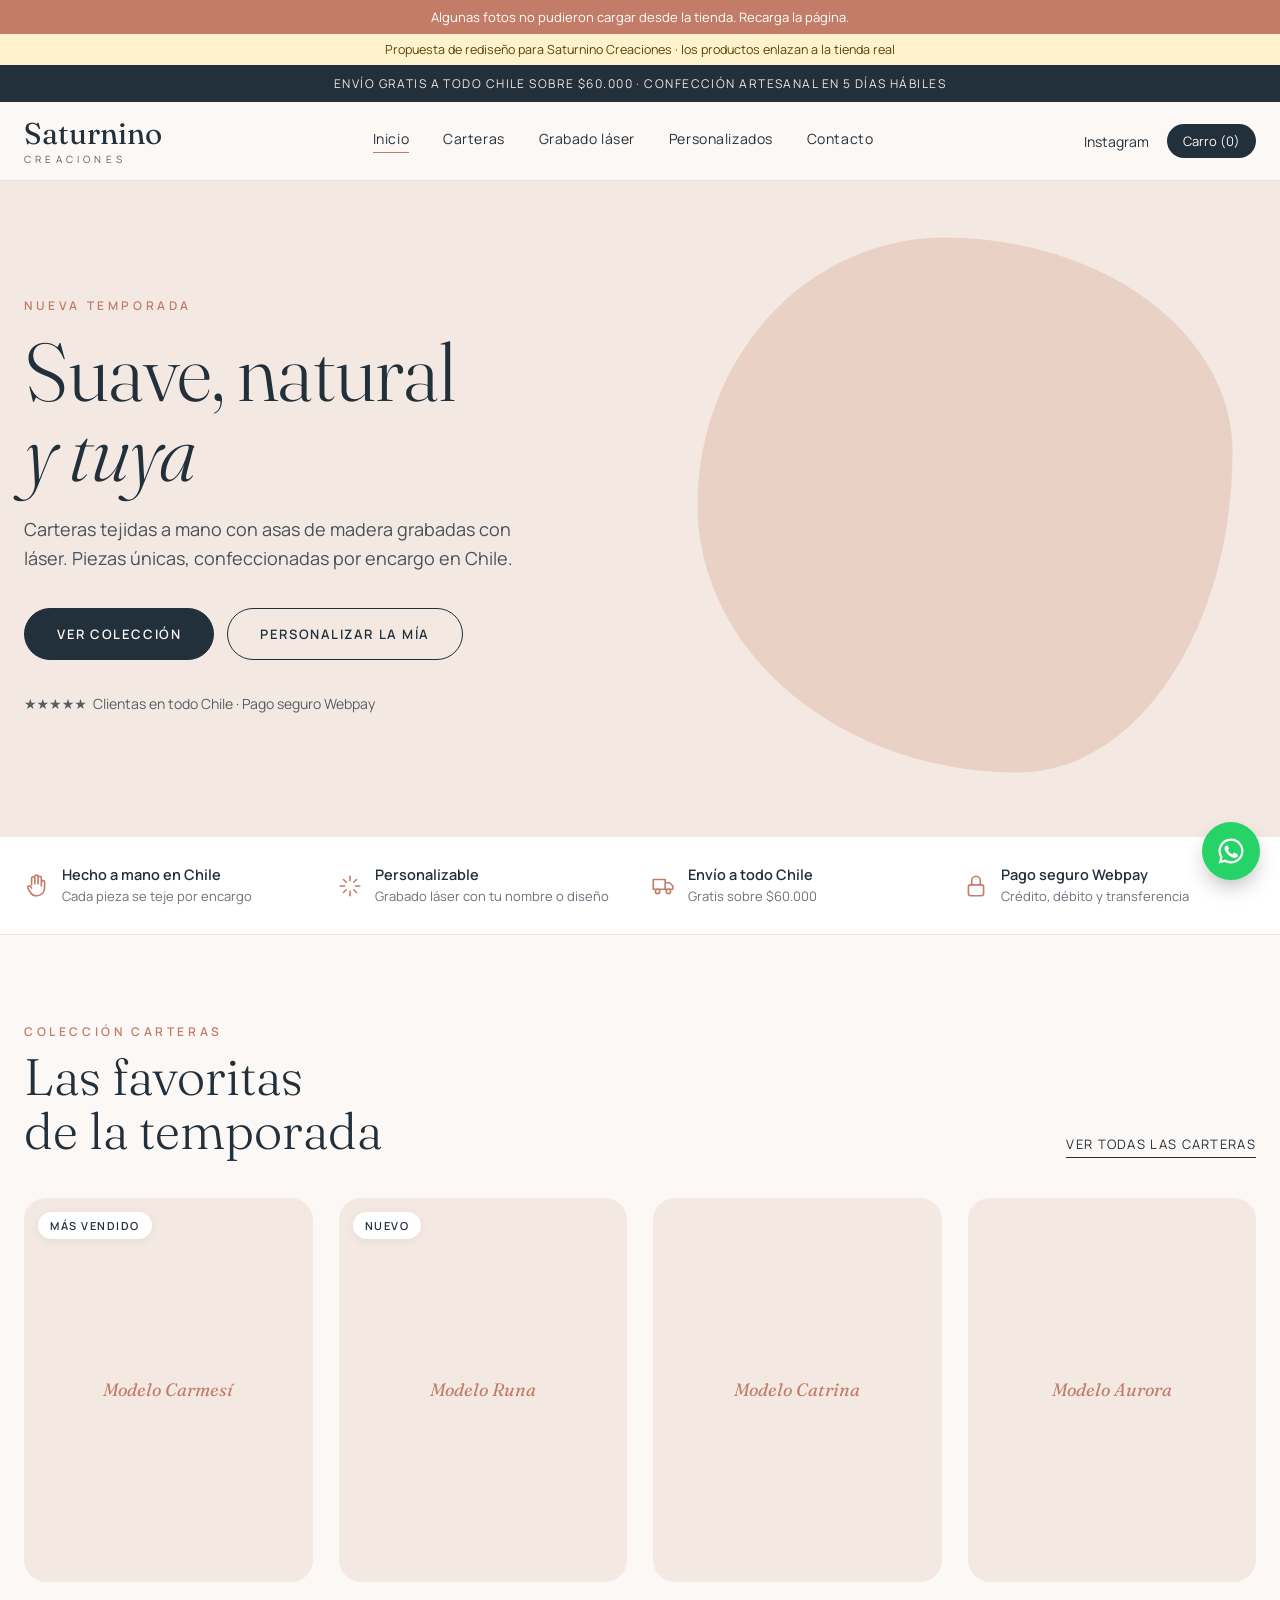
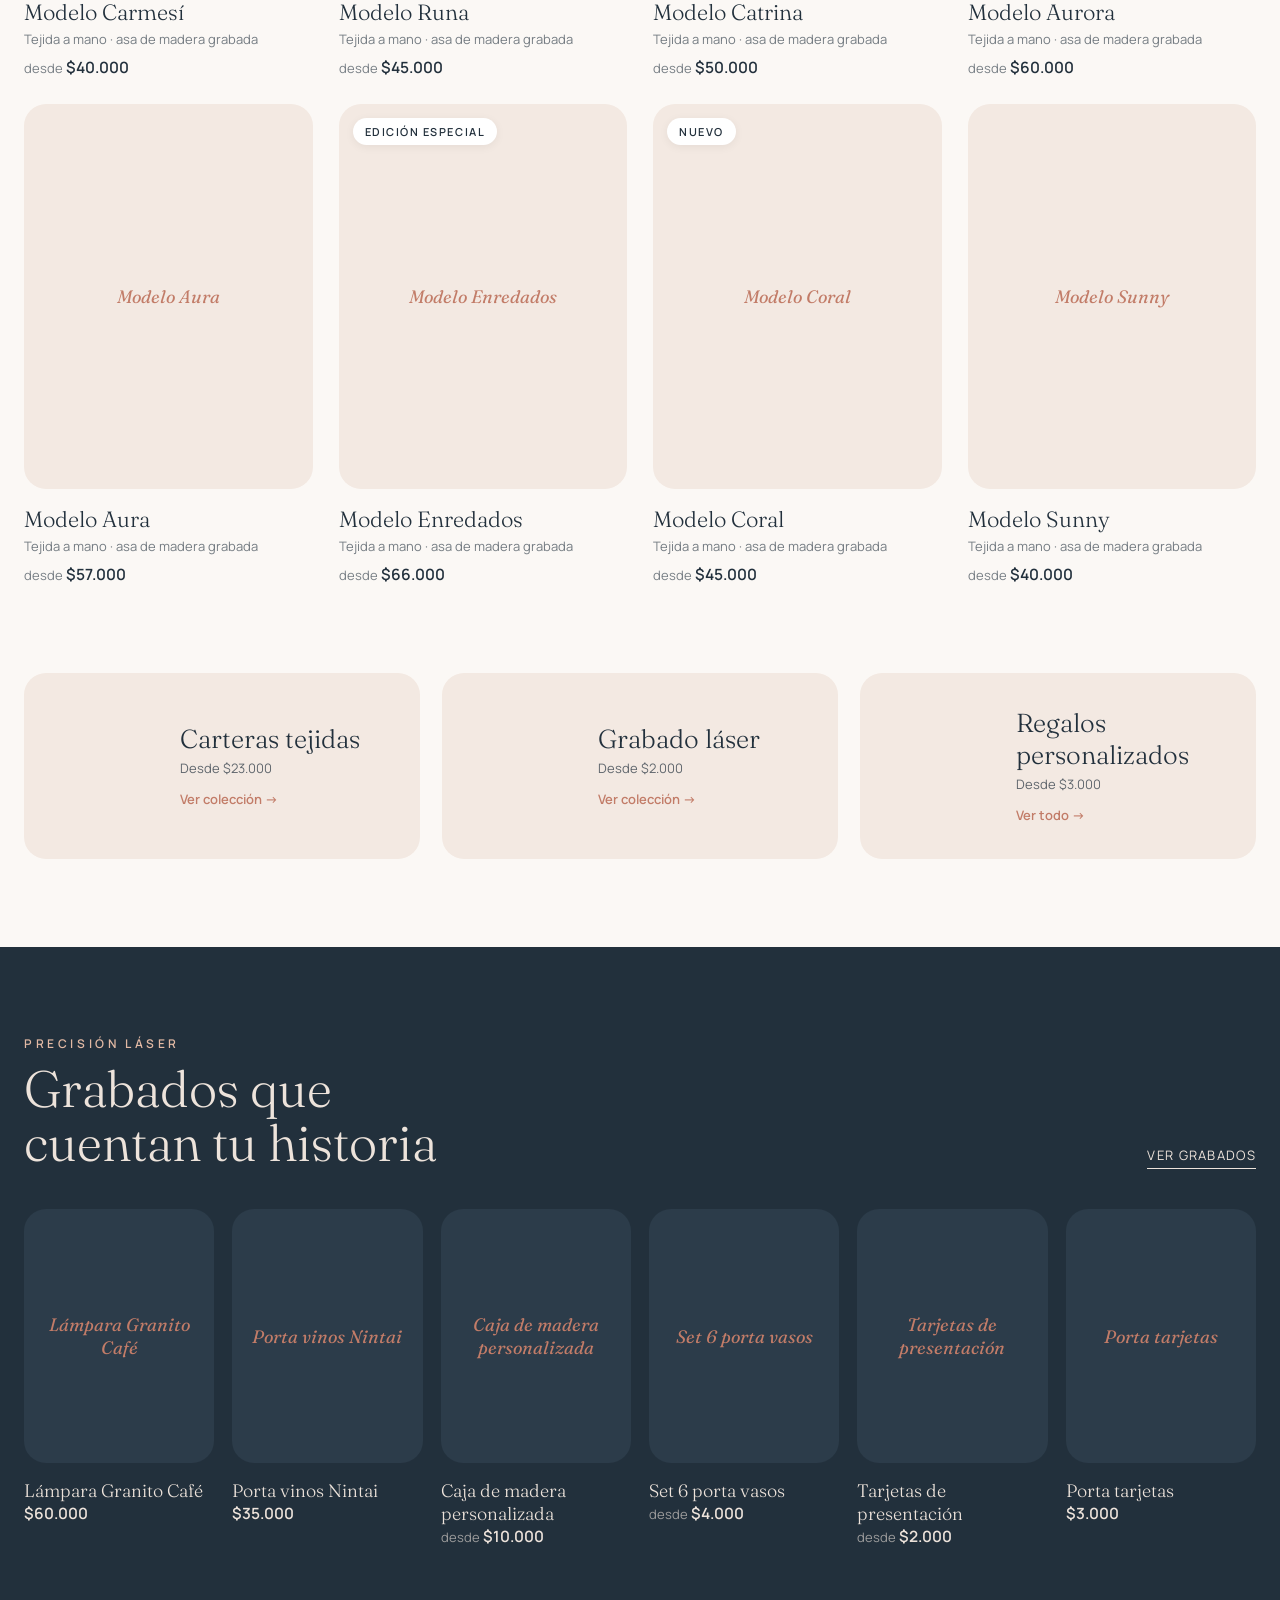
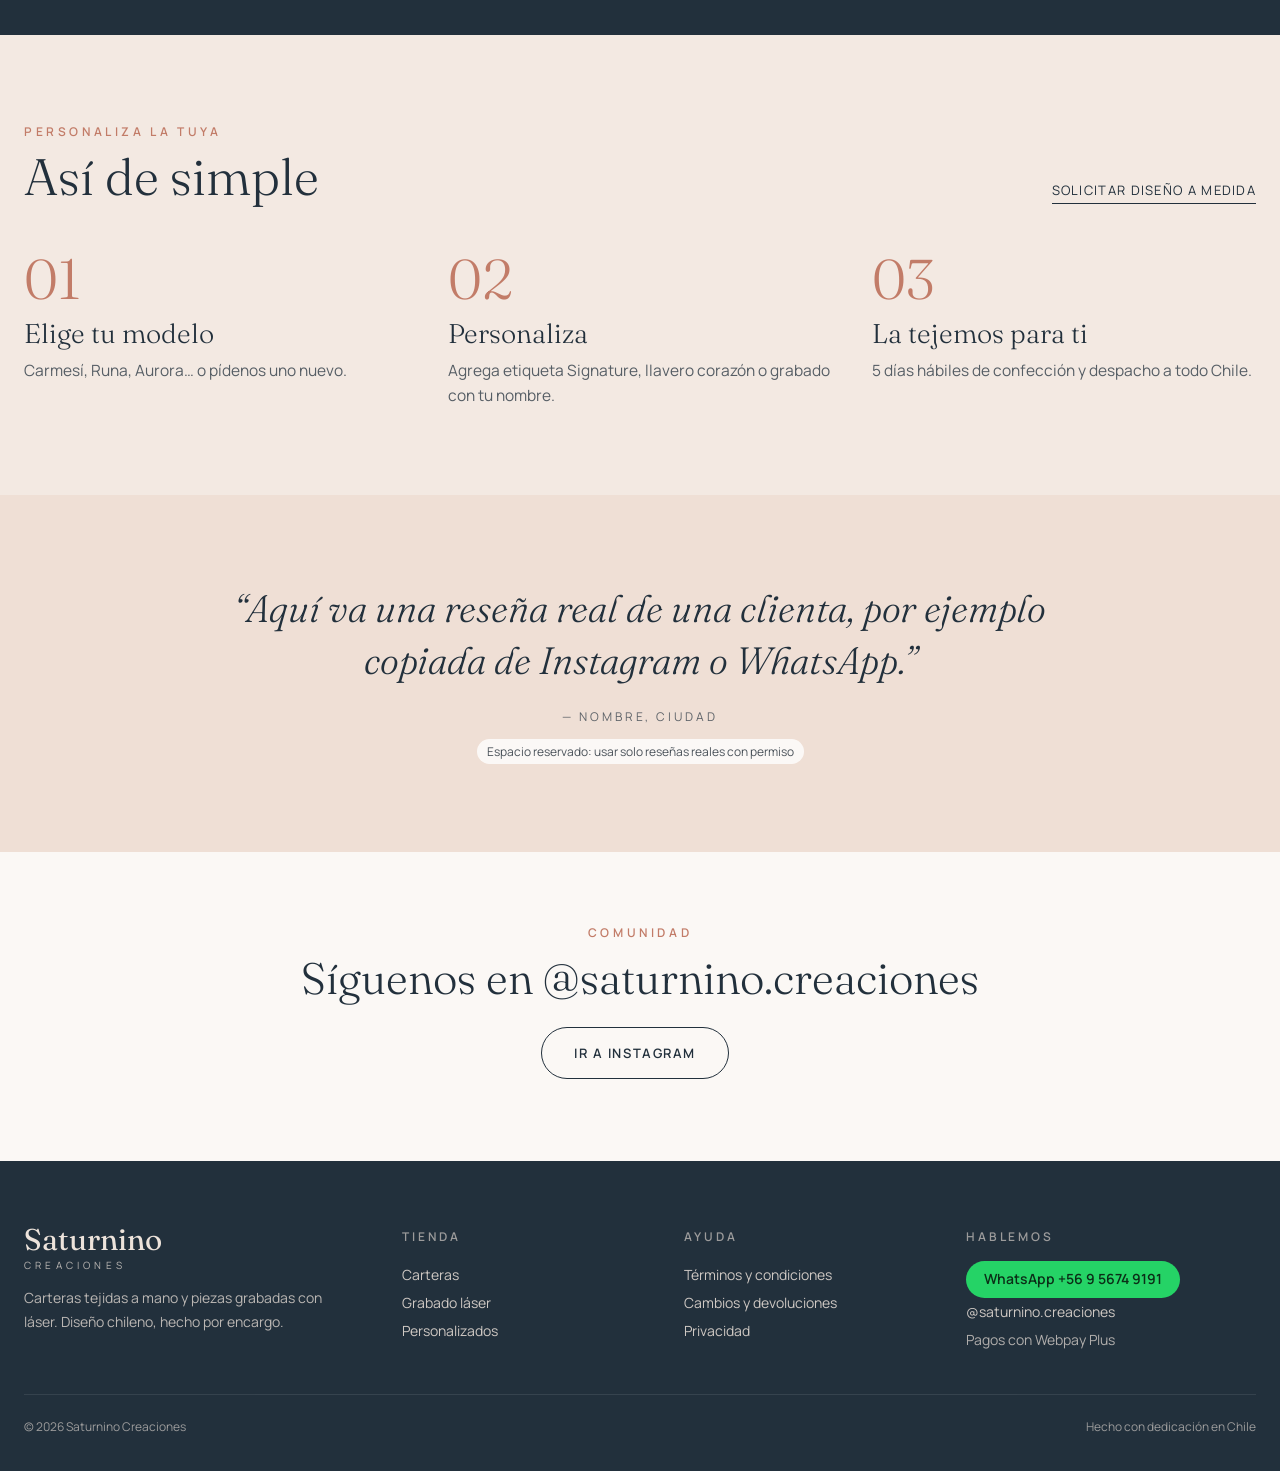
==== saturnino/index.html @ abba01ba "Propuesta de rediseño Saturnino Creaciones (Nude Minimal) Co-Authored-By: Claude Opus 5.5 <noreply@a" ====
<!doctype html>
<html lang="es">
<head>
<meta charset="utf-8">
<meta name="referrer" content="no-referrer">
<meta name="viewport" content="width=device-width, initial-scale=1">
<title>Saturnino Creaciones — Propuesta Nude Minimal</title>
<link rel="preconnect" href="https://fonts.googleapis.com">
<link href="https://fonts.googleapis.com/css2?family=Fraunces:ital,opsz,wght@0,9..144,300;0,9..144,400;1,9..144,300&family=Manrope:wght@400;500;600&display=swap" rel="stylesheet">
<style>
:root{
  --bg:#FBF8F5; --nude:#F3E9E2; --blush:#E9D2C5; --terra:#C27C68;
  --navy:#22303C; --line:#ECE2DA; --quote:#EFDFD5;
  --serif:'Fraunces',Georgia,serif; --sans:'Manrope',system-ui,sans-serif;
}
*{box-sizing:border-box;margin:0;padding:0}
html{scroll-behavior:smooth}
body{background:var(--bg);color:var(--navy);font-family:var(--sans);-webkit-font-smoothing:antialiased}
a{color:inherit;text-decoration:none}
img{display:block;max-width:100%}
img.fail{opacity:0}
.ph.nofoto:after{content:attr(data-n);position:absolute;inset:0;display:flex;align-items:center;justify-content:center;text-align:center;padding:16px;font-family:var(--serif);font-style:italic;font-size:18px;color:var(--terra)}
.wrap{max-width:1296px;margin:0 auto;padding:0 24px}
.eyebrow{font-size:12px;letter-spacing:.3em;text-transform:uppercase;color:var(--terra);font-weight:600}
.serif{font-family:var(--serif);font-weight:300}

/* Demo ribbon */
.demo{background:#fff3cd;color:#5c4400;text-align:center;font-size:12.5px;padding:7px 12px}

/* Bar + header */
.bar{background:var(--navy);color:#F3E7DF;text-align:center;font-size:12px;letter-spacing:.12em;text-transform:uppercase;padding:10px 16px}
header{position:sticky;top:0;z-index:20;background:rgba(251,248,245,.94);backdrop-filter:blur(8px);border-bottom:1px solid var(--line)}
header .wrap{display:flex;align-items:center;justify-content:space-between;height:78px}
.logo{font-family:var(--serif);font-size:30px;line-height:1}
.logo small{display:block;font-family:var(--sans);font-size:10px;letter-spacing:.42em;margin-top:5px;opacity:.75}
nav{display:flex;gap:34px;font-size:14px;letter-spacing:.04em}
nav a{padding-bottom:4px;border-bottom:1.5px solid transparent;transition:border-color .2s}
nav a:hover,nav a.on{border-color:var(--terra)}
.hright{display:flex;gap:18px;align-items:center;font-size:14px}
.cart{background:var(--navy);color:var(--bg);padding:8px 16px;border-radius:999px;font-size:13px}
.burger{display:none;background:none;border:0;font-size:26px;color:var(--navy);cursor:pointer}

/* Buttons */
.btn{display:inline-block;background:var(--navy);color:var(--bg);border:1.5px solid var(--navy);border-radius:999px;
  padding:16px 32px;font-size:13px;font-weight:600;letter-spacing:.12em;text-transform:uppercase;transition:.2s;margin:0 10px 10px 0}
.btn:hover{background:transparent;color:var(--navy)}
.btn.ghost{background:transparent;color:var(--navy)}
.btn.ghost:hover{background:var(--navy);color:var(--bg)}

/* Hero */
.hero{background:var(--nude);overflow:hidden}
.hero .wrap{display:grid;grid-template-columns:1.05fr 1fr;gap:40px;align-items:center;padding-top:64px;padding-bottom:72px}
.hero h1{font-family:var(--serif);font-weight:300;font-size:clamp(46px,6.4vw,92px);line-height:.98;margin:18px 0 22px;letter-spacing:-.01em}
.hero h1 i{font-style:italic}
.hero p{font-size:18px;line-height:1.65;opacity:.82;max-width:520px;margin-bottom:34px}
.rating{margin-top:24px;font-size:14px;opacity:.75}
.hero-img{position:relative;display:flex;justify-content:center;align-items:center;min-height:520px}
.hero-img:before{content:"";position:absolute;width:92%;aspect-ratio:1;top:50%;left:50%;transform:translate(-50%,-50%);
  background:var(--blush);border-radius:46% 54% 40% 60%/50% 40% 60% 50%}
.hero-img .main{position:relative;width:62%;max-width:380px;aspect-ratio:3/4;object-fit:cover;border-radius:24px;box-shadow:0 24px 50px -20px rgba(34,48,60,.35)}
.hero-img .side{position:absolute;width:30%;max-width:190px;aspect-ratio:3/4;object-fit:cover;border-radius:18px;box-shadow:0 16px 36px -14px rgba(34,48,60,.35)}
.hero-img .s1{left:2%;bottom:6%;transform:rotate(-6deg)}
.hero-img .s2{right:2%;top:8%;transform:rotate(5deg)}

/* Trust */
.trust{background:#fff;border-bottom:1px solid var(--line)}
.trust .wrap{display:grid;grid-template-columns:repeat(4,1fr);gap:20px;padding-top:28px;padding-bottom:28px}
.ti{display:flex;gap:12px;align-items:center}
.ti svg{flex:none;width:26px;height:26px;stroke:var(--terra);fill:none;stroke-width:1.5;stroke-linecap:round;stroke-linejoin:round}
.ti b{display:block;font-size:14.5px;font-weight:600}
.ti span{font-size:13px;opacity:.68}

/* Sections */
section{padding:88px 0}
.sh{display:flex;justify-content:space-between;align-items:flex-end;gap:20px;margin-bottom:40px}
.sh h2{font-family:var(--serif);font-weight:300;font-size:clamp(34px,4vw,52px);line-height:1.05;margin-top:10px}
.sh .more{font-size:13px;letter-spacing:.1em;text-transform:uppercase;border-bottom:1px solid currentColor;padding-bottom:4px;white-space:nowrap}

/* Product grid */
.grid{display:grid;grid-template-columns:repeat(4,1fr);gap:26px}
.card .ph{position:relative;aspect-ratio:3/4;border-radius:22px;overflow:hidden;background:var(--nude);margin-bottom:16px}
.card .ph img{width:100%;height:100%;object-fit:cover;transition:transform .5s ease}
.card:hover .ph img{transform:scale(1.04)}
.tag{position:absolute;top:14px;left:14px;background:#fff;color:var(--navy);font-size:11px;letter-spacing:.14em;text-transform:uppercase;padding:6px 12px;border-radius:999px;font-weight:600;box-shadow:0 2px 10px rgba(0,0,0,.06)}
.quick{position:absolute;left:14px;right:14px;bottom:14px;background:var(--navy);color:var(--bg);text-align:center;border-radius:999px;padding:12px;font-size:12px;letter-spacing:.12em;text-transform:uppercase;font-weight:600;opacity:0;transform:translateY(8px);transition:.25s}
.card:hover .quick{opacity:1;transform:none}
.pname{font-family:var(--serif);font-size:22px;font-weight:300}
.pmeta{font-size:13px;opacity:.62;margin:4px 0 8px}
.price{font-size:15.5px;font-weight:600}
.price small{font-weight:400;opacity:.6;font-size:13px}

/* Categories */
.cats{display:grid;grid-template-columns:repeat(3,1fr);gap:22px}
.cat{display:flex;align-items:center;gap:18px;background:var(--nude);border-radius:22px;padding:18px;transition:transform .2s}
.cat:hover{transform:translateY(-3px)}
.cat img{width:120px;height:150px;object-fit:cover;border-radius:16px;flex:none}
.cat h3{font-family:var(--serif);font-weight:300;font-size:26px;margin-bottom:4px}
.cat span{display:block;font-size:13px;opacity:.7;margin-bottom:10px}
.cat em{font-style:normal;font-size:13px;font-weight:600;color:var(--terra)}

/* Laser band */
.laser{background:var(--navy);color:#EDE3DB}
.laser .eyebrow{color:#E2B9A4}
.laser .sh .more{color:#EDE3DB}
.laser .pmeta{opacity:.7}
.laser .card .ph{background:#2c3c4a}
.grid6{display:grid;grid-template-columns:repeat(6,1fr);gap:18px}
.grid6 .pname{font-size:18px}

/* Steps */
.steps{background:var(--nude)}
.sgrid{display:grid;grid-template-columns:repeat(3,1fr);gap:40px}
.step b{font-family:var(--serif);font-weight:300;font-size:56px;color:var(--terra);display:block}
.step h3{font-family:var(--serif);font-weight:300;font-size:27px;margin:4px 0 8px}
.step p{font-size:15.5px;line-height:1.6;opacity:.75}

/* Quote */
.quote{background:var(--quote);text-align:center}
.quote p{font-family:var(--serif);font-style:italic;font-weight:300;font-size:clamp(24px,3vw,38px);line-height:1.35;max-width:900px;margin:0 auto}
.quote span{display:block;margin-top:22px;font-size:12px;letter-spacing:.24em;text-transform:uppercase;opacity:.7}
.quote .note{display:inline-block;margin-top:14px;font-size:12px;background:#fff;padding:4px 10px;border-radius:999px;letter-spacing:0;text-transform:none;opacity:.8}

/* Instagram CTA */
.ig{text-align:center;padding:72px 0}
.ig h2{font-family:var(--serif);font-weight:300;font-size:clamp(30px,3.6vw,44px);margin:10px 0 22px}

/* Footer */
footer{background:var(--navy);color:#EDE3DB;padding:64px 0 32px;font-size:14px;line-height:2}
footer .cols{display:grid;grid-template-columns:1.4fr 1fr 1fr 1.2fr;gap:40px}
footer h5{font-size:12px;letter-spacing:.24em;text-transform:uppercase;margin-bottom:12px;opacity:.6;font-weight:600}
footer a{opacity:.85}footer a:hover{opacity:1}
.wa{display:inline-flex;gap:10px;align-items:center;background:#25D366;color:#0b2e17 !important;opacity:1 !important;padding:10px 18px;border-radius:999px;font-weight:600;line-height:1.2}
.legal{border-top:1px solid rgba(255,255,255,.15);margin-top:40px;padding-top:20px;display:flex;justify-content:space-between;font-size:12px;opacity:.6}
.fab{position:fixed;right:20px;bottom:20px;width:58px;height:58px;border-radius:50%;background:#25D366;display:flex;align-items:center;justify-content:center;box-shadow:0 10px 24px -8px rgba(0,0,0,.4);z-index:30}

/* Mobile menu */
.mnav{display:none}
@media (max-width:980px){
  nav,.hright .txt{display:none}
  .burger{display:block}
  .mnav.open{display:flex;flex-direction:column;gap:16px;padding:18px 24px 24px;border-top:1px solid var(--line);font-size:16px}
  .grid{grid-template-columns:repeat(2,1fr);gap:16px}
  .grid6{grid-template-columns:repeat(3,1fr)}
  .trust .wrap{grid-template-columns:1fr 1fr}
  .cats,.sgrid{grid-template-columns:1fr}
  footer .cols{grid-template-columns:1fr 1fr}
}
@media (max-width:760px){
  .hero .wrap{grid-template-columns:1fr;text-align:center;padding-top:36px;padding-bottom:48px}
  .hero p{margin-left:auto;margin-right:auto}
  .hero-img{order:-1;min-height:380px}
  section{padding:60px 0}
  .sh{flex-direction:column;align-items:flex-start}
  .grid6{grid-template-columns:repeat(2,1fr)}
  .quick{display:none}
  .pname{font-size:19px}
  .legal{flex-direction:column;gap:4px}
}
@media (max-width:480px){.trust .wrap,footer .cols{grid-template-columns:1fr}}
</style>
</head>
<body>

<div id="imgwarn" style="display:none;background:#C27C68;color:#fff;text-align:center;font-size:13px;padding:8px 12px">Algunas fotos no pudieron cargar desde la tienda. Recarga la página.</div>
<div class="demo">Propuesta de rediseño para Saturnino Creaciones · los productos enlazan a la tienda real</div>
<div class="bar">Envío gratis a todo Chile sobre $60.000 · Confección artesanal en 5 días hábiles</div>

<header>
  <div class="wrap">
    <a class="logo" href="#">Saturnino<small>CREACIONES</small></a>
    <nav>
      <a class="on" href="#">Inicio</a>
      <a href="#carteras">Carteras</a>
      <a href="#laser">Grabado láser</a>
      <a href="#personaliza">Personalizados</a>
      <a href="https://saturninocreaciones.com/contact" target="_blank">Contacto</a>
    </nav>
    <div class="hright">
      <a class="txt" href="https://www.instagram.com/saturnino.creaciones" target="_blank">Instagram</a>
      <a class="cart" href="https://saturninocreaciones.com/cart" target="_blank">Carro (0)</a>
      <button class="burger" aria-label="Menú" onclick="document.querySelector('.mnav').classList.toggle('open')">☰</button>
    </div>
  </div>
  <div class="mnav">
    <a href="#carteras">Carteras</a><a href="#laser">Grabado láser</a><a href="#personaliza">Personalizados</a>
    <a href="https://saturninocreaciones.com/contact" target="_blank">Contacto</a>
  </div>
</header>

<!-- HERO -->
<div class="hero">
  <div class="wrap">
    <div>
      <div class="eyebrow">Nueva temporada</div>
      <h1>Suave, natural<br><i>y tuya</i></h1>
      <p>Carteras tejidas a mano con asas de madera grabadas con láser. Piezas únicas, confeccionadas por encargo en Chile.</p>
      <a class="btn" href="#carteras">Ver colección</a>
      <a class="btn ghost" href="https://api.whatsapp.com/send?phone=56956749191&text=Hola!%20Quiero%20personalizar%20una%20cartera" target="_blank">Personalizar la mía</a>
      <div class="rating">★★★★★ &nbsp;Clientas en todo Chile · Pago seguro Webpay</div>
    </div>
    <div class="hero-img">
      <img class="side s1" src="https://cdnx.jumpseller.com/saturnino-creaciones/image/69908363/thumb/760/1013?1763615116" alt="Modelo Aurora">
      <img class="main" src="https://cdnx.jumpseller.com/saturnino-creaciones/image/70131179/thumb/760/1013?1764081582" alt="Modelo Carmesí">
      <img class="side s2" src="https://cdnx.jumpseller.com/saturnino-creaciones/image/70144388/thumb/760/1013?1764116839" alt="Modelo Runa">
    </div>
  </div>
</div>

<!-- TRUST -->
<div class="trust">
  <div class="wrap">
    <div class="ti"><svg viewBox="0 0 24 24"><path d="M7 11V5a1.5 1.5 0 0 1 3 0v5M10 10V3.5a1.5 1.5 0 0 1 3 0V10M13 10V4.5a1.5 1.5 0 0 1 3 0V12M16 8.5a1.5 1.5 0 0 1 3 0V14a7 7 0 0 1-7 7h-1a6 6 0 0 1-5-3l-2.5-4a1.5 1.5 0 0 1 2.5-1.6L7 14"/></svg><div><b>Hecho a mano en Chile</b><span>Cada pieza se teje por encargo</span></div></div>
    <div class="ti"><svg viewBox="0 0 24 24"><path d="M12 3v4M12 17v4M3 12h4M17 12h4M6 6l2.5 2.5M15.5 15.5L18 18M6 18l2.5-2.5M15.5 8.5L18 6"/></svg><div><b>Personalizable</b><span>Grabado láser con tu nombre o diseño</span></div></div>
    <div class="ti"><svg viewBox="0 0 24 24"><path d="M3 6h11v9H3zM14 9h4l3 3v3h-7"/><circle cx="7" cy="17" r="2"/><circle cx="17" cy="17" r="2"/></svg><div><b>Envío a todo Chile</b><span>Gratis sobre $60.000</span></div></div>
    <div class="ti"><svg viewBox="0 0 24 24"><rect x="5" y="11" width="14" height="10" rx="2"/><path d="M8 11V7a4 4 0 0 1 8 0v4"/></svg><div><b>Pago seguro Webpay</b><span>Crédito, débito y transferencia</span></div></div>
  </div>
</div>

<!-- CARTERAS -->
<section id="carteras">
  <div class="wrap">
    <div class="sh">
      <div><div class="eyebrow">Colección carteras</div><h2>Las favoritas<br>de la temporada</h2></div>
      <a class="more" href="https://saturninocreaciones.com/carteras" target="_blank">Ver todas las carteras</a>
    </div>
    <div class="grid" id="bags"></div>
  </div>
</section>

<!-- CATEGORÍAS -->
<section style="padding-top:0">
  <div class="wrap cats">
    <a class="cat" href="https://saturninocreaciones.com/carteras" target="_blank">
      <img src="https://cdnx.jumpseller.com/saturnino-creaciones/image/69908373/thumb/306/407?1763615209" alt="Carteras tejidas">
      <div><h3>Carteras tejidas</h3><span>Desde $23.000</span><em>Ver colección →</em></div>
    </a>
    <a class="cat" href="https://saturninocreaciones.com/grabados-laser" target="_blank">
      <img src="https://cdnx.jumpseller.com/saturnino-creaciones/image/69908435/thumb/306/407?1763615950" alt="Grabado láser">
      <div><h3>Grabado láser</h3><span>Desde $2.000</span><em>Ver colección →</em></div>
    </a>
    <a class="cat" href="https://saturninocreaciones.com/all" target="_blank">
      <img src="https://cdnx.jumpseller.com/saturnino-creaciones/image/69908426/thumb/306/407?1763615870" alt="Regalos personalizados">
      <div><h3>Regalos personalizados</h3><span>Desde $3.000</span><em>Ver todo →</em></div>
    </a>
  </div>
</section>

<!-- LÁSER -->
<section class="laser" id="laser">
  <div class="wrap">
    <div class="sh">
      <div><div class="eyebrow">Precisión láser</div><h2>Grabados que<br>cuentan tu historia</h2></div>
      <a class="more" href="https://saturninocreaciones.com/grabados-laser" target="_blank">Ver grabados</a>
    </div>
    <div class="grid6" id="laserGrid"></div>
  </div>
</section>

<!-- PASOS -->
<section class="steps" id="personaliza">
  <div class="wrap">
    <div class="sh">
      <div><div class="eyebrow">Personaliza la tuya</div><h2>Así de simple</h2></div>
      <a class="more" href="https://api.whatsapp.com/send?phone=56956749191&text=Hola!%20Quiero%20un%20dise%C3%B1o%20a%20medida" target="_blank">Solicitar diseño a medida</a>
    </div>
    <div class="sgrid">
      <div class="step"><b>01</b><h3>Elige tu modelo</h3><p>Carmesí, Runa, Aurora… o pídenos uno nuevo.</p></div>
      <div class="step"><b>02</b><h3>Personaliza</h3><p>Agrega etiqueta Signature, llavero corazón o grabado con tu nombre.</p></div>
      <div class="step"><b>03</b><h3>La tejemos para ti</h3><p>5 días hábiles de confección y despacho a todo Chile.</p></div>
    </div>
  </div>
</section>

<!-- RESEÑA -->
<section class="quote">
  <div class="wrap">
    <p>“Aquí va una reseña real de una clienta, por ejemplo copiada de Instagram o WhatsApp.”</p>
    <span>— Nombre, Ciudad</span>
    <div class="note">Espacio reservado: usar solo reseñas reales con permiso</div>
  </div>
</section>

<!-- INSTAGRAM -->
<div class="ig">
  <div class="wrap">
    <div class="eyebrow">Comunidad</div>
    <h2>Síguenos en @saturnino.creaciones</h2>
    <a class="btn ghost" href="https://www.instagram.com/saturnino.creaciones" target="_blank">Ir a Instagram</a>
  </div>
</div>

<footer>
  <div class="wrap">
    <div class="cols">
      <div><div class="logo">Saturnino<small>CREACIONES</small></div>
        <p style="margin-top:16px;opacity:.75;max-width:300px;line-height:1.7">Carteras tejidas a mano y piezas grabadas con láser. Diseño chileno, hecho por encargo.</p></div>
      <div><h5>Tienda</h5><a href="#carteras">Carteras</a><br><a href="#laser">Grabado láser</a><br><a href="#personaliza">Personalizados</a></div>
      <div><h5>Ayuda</h5>
        <a href="https://saturninocreaciones.com/terminos-y-condiciones" target="_blank">Términos y condiciones</a><br>
        <a href="https://saturninocreaciones.com/politica-de-reembolso" target="_blank">Cambios y devoluciones</a><br>
        <a href="https://saturninocreaciones.com/politica-de-privacidad" target="_blank">Privacidad</a></div>
      <div><h5>Hablemos</h5>
        <a class="wa" href="https://api.whatsapp.com/send?phone=56956749191&text=Hola%20Saturnino%20Creaciones!" target="_blank">WhatsApp +56 9 5674 9191</a><br>
        <a href="https://www.instagram.com/saturnino.creaciones" target="_blank">@saturnino.creaciones</a><br>
        <span style="opacity:.7">Pagos con Webpay Plus</span></div>
    </div>
    <div class="legal"><span>© 2026 Saturnino Creaciones</span><span>Hecho con dedicación en Chile</span></div>
  </div>
</footer>

<a class="fab" href="https://api.whatsapp.com/send?phone=56956749191&text=Hola,%20quiero%20m%C3%A1s%20informaci%C3%B3n" target="_blank" aria-label="WhatsApp">
  <svg width="30" height="30" viewBox="0 0 24 24" fill="#fff"><path d="M12 2a10 10 0 0 0-8.6 15.1L2 22l5-1.3A10 10 0 1 0 12 2zm0 18.2a8.2 8.2 0 0 1-4.2-1.2l-.3-.2-3 .8.8-2.9-.2-.3A8.2 8.2 0 1 1 12 20.2zm4.5-6.1c-.2-.1-1.5-.7-1.7-.8s-.4-.1-.6.1-.7.8-.8 1-.3.2-.5.1a6.7 6.7 0 0 1-3.3-2.9c-.2-.4.2-.4.7-1.3a.5.5 0 0 0 0-.4l-.8-1.9c-.2-.5-.4-.4-.6-.4h-.5a1 1 0 0 0-.7.3 3 3 0 0 0-.9 2.2 5.2 5.2 0 0 0 1.1 2.7 11.8 11.8 0 0 0 4.5 4c1.7.7 2.3.8 3.2.6a2.7 2.7 0 0 0 1.8-1.3 2.2 2.2 0 0 0 .1-1.3c0-.1-.2-.2-.5-.3z"/></svg>
</a>

<script>
function imgFallback(img){
  if(!img.dataset.r){img.dataset.r=1;img.src=img.src.split("?")[0];return;}
  img.classList.add("fail");
  const ph=img.closest(".ph"); if(ph){ph.classList.add("nofoto");ph.dataset.n=img.alt;}
  document.getElementById("imgwarn").style.display="block";
}
document.addEventListener("error",e=>{if(e.target.tagName==="IMG")imgFallback(e.target)},true);
const IMG = (id,ts,w=760,h=1013)=>`https://cdnx.jumpseller.com/saturnino-creaciones/image/${id}/thumb/${w}/${h}?${ts}`;
const SHOP = "https://saturninocreaciones.com/";

const bags = [
  ["Modelo Carmesí","modelo-carmesi",70131179,1764081582,40000,"Más vendido"],
  ["Modelo Runa","modelo-runa",70144388,1764116839,45000,"Nuevo"],
  ["Modelo Catrina","modelo-catrina",69957630,1763735918,50000,""],
  ["Modelo Aurora","modelo-aurora",69908363,1763615116,60000,""],
  ["Modelo Aura","modelo-aura",69908385,1763615361,57000,""],
  ["Modelo Enredados","modelo-enredados",69908373,1763615209,66000,"Edición especial"],
  ["Modelo Coral","modelo-carmesi-copiar",70807371,1766151022,45000,"Nuevo"],
  ["Modelo Sunny","modelu-sunny",69908400,1763615540,40000,""],
];
const laser = [
  ["Lámpara Granito Café","lampara-de-madera-grabada",69908435,1763615950,60000,false],
  ["Porta vinos Nintai","porta-vinos-nintai",69908423,1763615814,35000,false],
  ["Caja de madera personalizada","caja-de-madera",69908426,1763615870,10000,true],
  ["Set 6 porta vasos","porta-vasos-personalizados",69908466,1764209750,4000,true],
  ["Tarjetas de presentación","tarjetas-de-presentacionnegocios",69908453,1763616190,2000,true],
  ["Porta tarjetas","porta-tarjetas",69908457,1763616246,3000,false],
];
const clp = n => "$" + n.toLocaleString("es-CL");

document.getElementById("bags").innerHTML = bags.map(([n,slug,id,ts,p,tag]) => `
  <a class="card" href="${SHOP+slug}" target="_blank">
    <div class="ph">${tag?`<span class="tag">${tag}</span>`:""}
      <img loading="lazy" src="${IMG(id,ts)}" alt="${n}"><span class="quick">Ver producto</span></div>
    <div class="pname">${n}</div>
    <div class="pmeta">Tejida a mano · asa de madera grabada</div>
    <div class="price"><small>desde</small> ${clp(p)}</div>
  </a>`).join("");

document.getElementById("laserGrid").innerHTML = laser.map(([n,slug,id,ts,p,desde]) => `
  <a class="card" href="${SHOP+slug}" target="_blank">
    <div class="ph"><img loading="lazy" src="${IMG(id,ts,306,407)}" alt="${n}"></div>
    <div class="pname">${n}</div>
    <div class="price">${desde?"<small>desde</small> ":""}${clp(p)}</div>
  </a>`).join("");
</script>
</body>
</html>
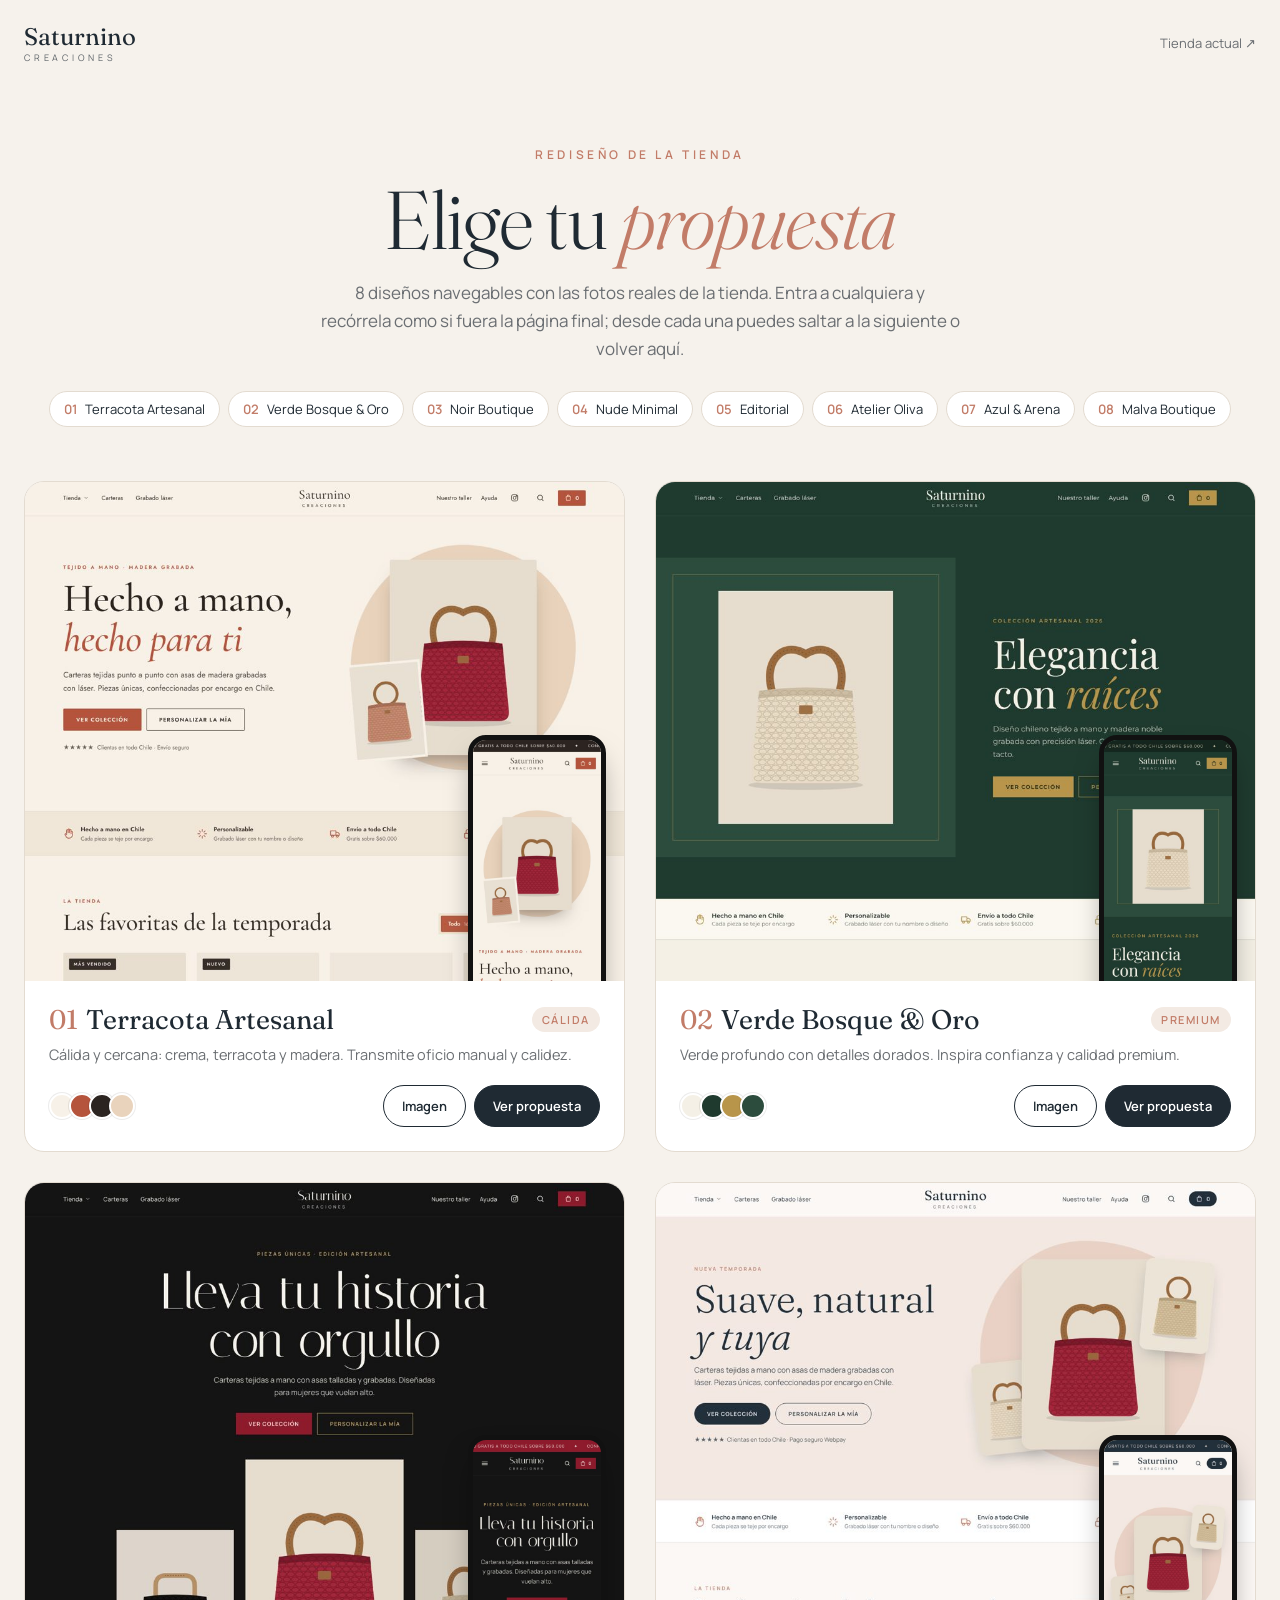
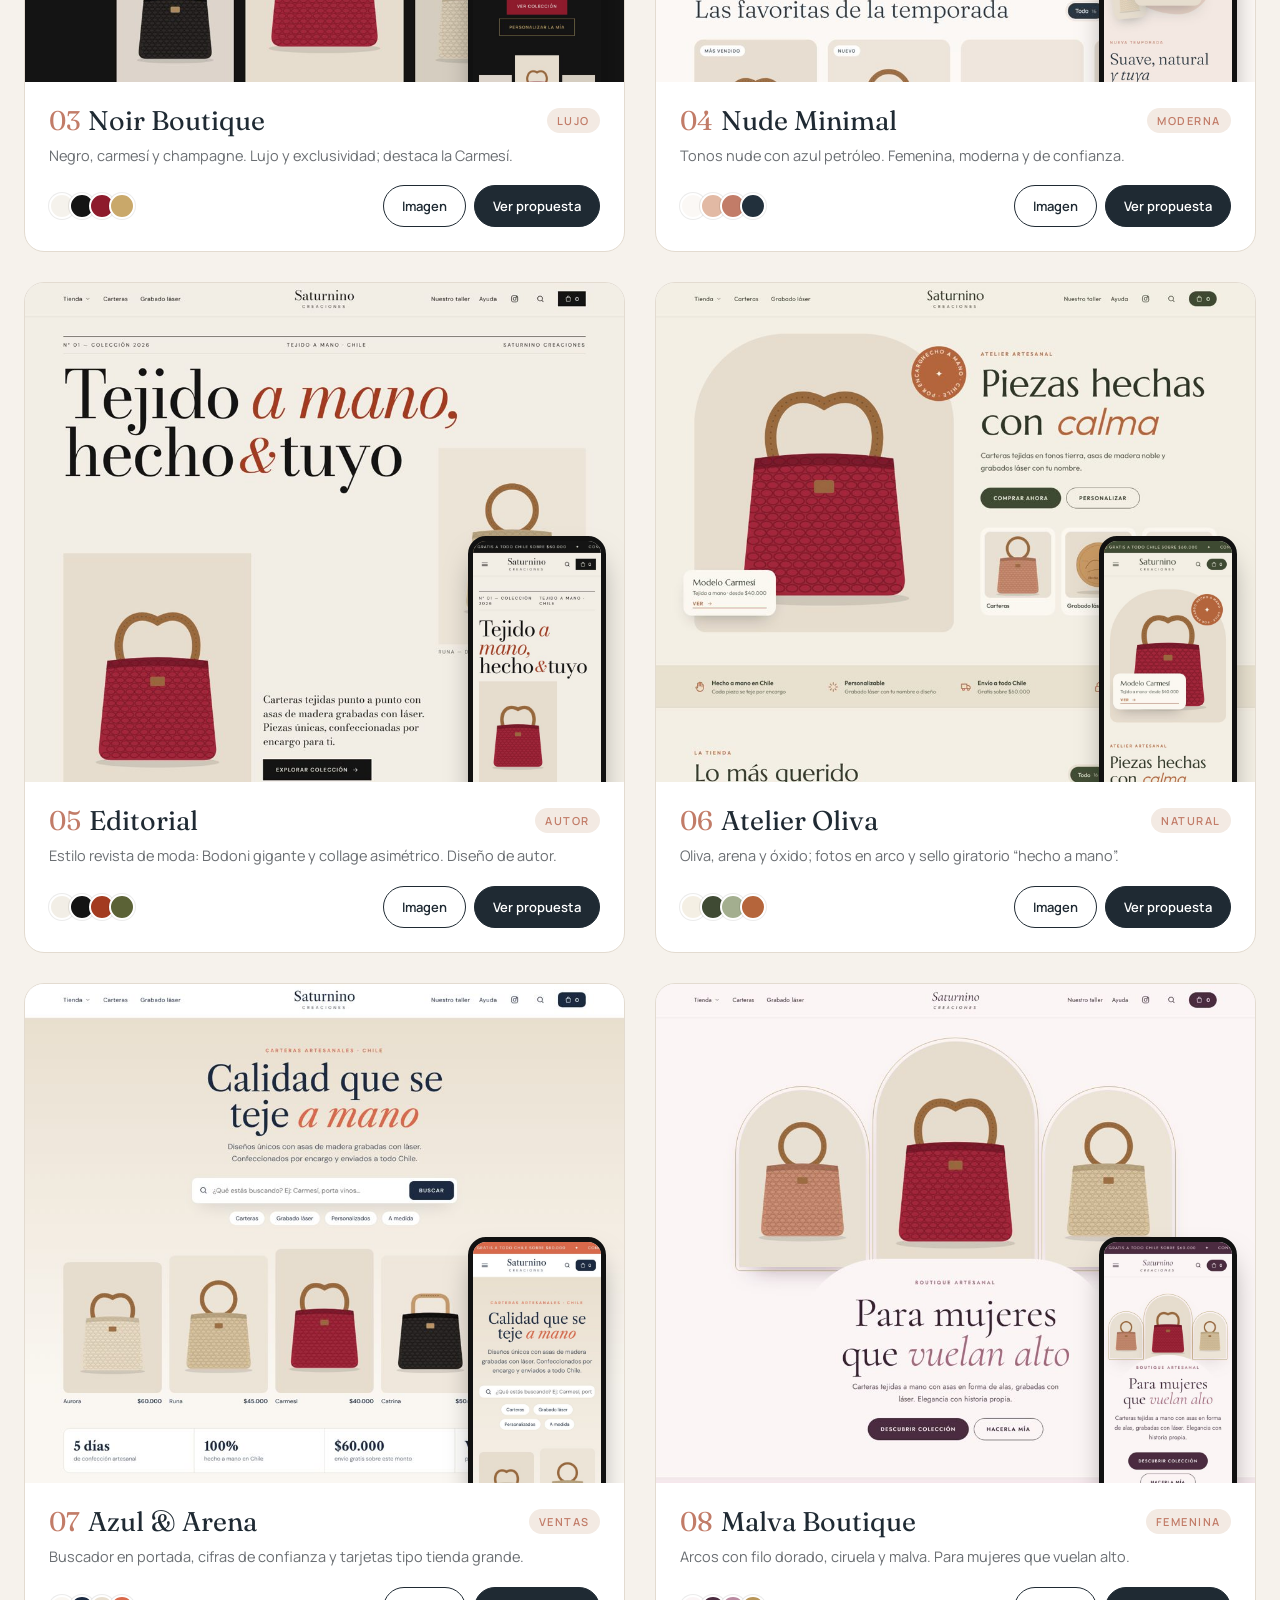
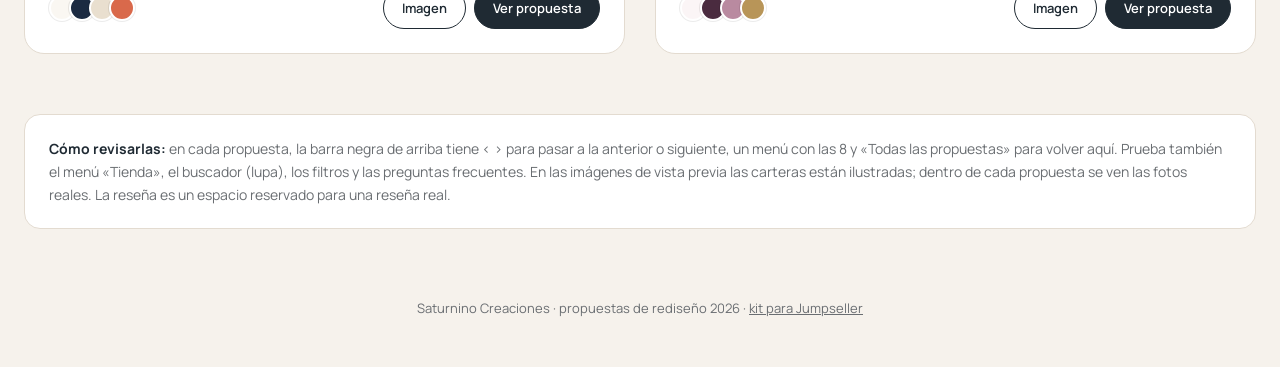
==== commit 6a0dc590: "Saturnino: 8 propuestas navegables con portada de selección y barra para cambiar de propuesta Co-Aut" ====
--- a/saturnino/index.html
+++ b/saturnino/index.html
@@ -1,363 +1,136 @@
 <!doctype html>
-<html lang="es">
-<head>
-<meta charset="utf-8">
-<meta name="referrer" content="no-referrer">
-<meta name="viewport" content="width=device-width, initial-scale=1">
-<title>Saturnino Creaciones — Propuesta Nude Minimal</title>
-<link rel="preconnect" href="https://fonts.googleapis.com">
+<html lang="es"><head><meta charset="utf-8"><meta name="viewport" content="width=device-width,initial-scale=1">
+<title>Saturnino Creaciones — Elige tu propuesta</title>
+<link rel="preconnect" href="https://fonts.googleapis.com"><link rel="preconnect" href="https://fonts.gstatic.com" crossorigin>
 <link href="https://fonts.googleapis.com/css2?family=Fraunces:ital,opsz,wght@0,9..144,300;0,9..144,400;1,9..144,300&family=Manrope:wght@400;500;600&display=swap" rel="stylesheet">
 <style>
-:root{
-  --bg:#FBF8F5; --nude:#F3E9E2; --blush:#E9D2C5; --terra:#C27C68;
-  --navy:#22303C; --line:#ECE2DA; --quote:#EFDFD5;
-  --serif:'Fraunces',Georgia,serif; --sans:'Manrope',system-ui,sans-serif;
-}
+:root{--bg:#F6F2EC;--ink:#1F2A33;--mute:#6a6e72;--line:#E3DBD0;--acc:#C27C68}
 *{box-sizing:border-box;margin:0;padding:0}
-html{scroll-behavior:smooth}
-body{background:var(--bg);color:var(--navy);font-family:var(--sans);-webkit-font-smoothing:antialiased}
+body{background:var(--bg);color:var(--ink);font-family:Manrope,system-ui,sans-serif;-webkit-font-smoothing:antialiased}
 a{color:inherit;text-decoration:none}
-img{display:block;max-width:100%}
-img.fail{opacity:0}
-.ph.nofoto:after{content:attr(data-n);position:absolute;inset:0;display:flex;align-items:center;justify-content:center;text-align:center;padding:16px;font-family:var(--serif);font-style:italic;font-size:18px;color:var(--terra)}
-.wrap{max-width:1296px;margin:0 auto;padding:0 24px}
-.eyebrow{font-size:12px;letter-spacing:.3em;text-transform:uppercase;color:var(--terra);font-weight:600}
-.serif{font-family:var(--serif);font-weight:300}
-
-/* Demo ribbon */
-.demo{background:#fff3cd;color:#5c4400;text-align:center;font-size:12.5px;padding:7px 12px}
-
-/* Bar + header */
-.bar{background:var(--navy);color:#F3E7DF;text-align:center;font-size:12px;letter-spacing:.12em;text-transform:uppercase;padding:10px 16px}
-header{position:sticky;top:0;z-index:20;background:rgba(251,248,245,.94);backdrop-filter:blur(8px);border-bottom:1px solid var(--line)}
-header .wrap{display:flex;align-items:center;justify-content:space-between;height:78px}
-.logo{font-family:var(--serif);font-size:30px;line-height:1}
-.logo small{display:block;font-family:var(--sans);font-size:10px;letter-spacing:.42em;margin-top:5px;opacity:.75}
-nav{display:flex;gap:34px;font-size:14px;letter-spacing:.04em}
-nav a{padding-bottom:4px;border-bottom:1.5px solid transparent;transition:border-color .2s}
-nav a:hover,nav a.on{border-color:var(--terra)}
-.hright{display:flex;gap:18px;align-items:center;font-size:14px}
-.cart{background:var(--navy);color:var(--bg);padding:8px 16px;border-radius:999px;font-size:13px}
-.burger{display:none;background:none;border:0;font-size:26px;color:var(--navy);cursor:pointer}
-
-/* Buttons */
-.btn{display:inline-block;background:var(--navy);color:var(--bg);border:1.5px solid var(--navy);border-radius:999px;
-  padding:16px 32px;font-size:13px;font-weight:600;letter-spacing:.12em;text-transform:uppercase;transition:.2s;margin:0 10px 10px 0}
-.btn:hover{background:transparent;color:var(--navy)}
-.btn.ghost{background:transparent;color:var(--navy)}
-.btn.ghost:hover{background:var(--navy);color:var(--bg)}
-
-/* Hero */
-.hero{background:var(--nude);overflow:hidden}
-.hero .wrap{display:grid;grid-template-columns:1.05fr 1fr;gap:40px;align-items:center;padding-top:64px;padding-bottom:72px}
-.hero h1{font-family:var(--serif);font-weight:300;font-size:clamp(46px,6.4vw,92px);line-height:.98;margin:18px 0 22px;letter-spacing:-.01em}
-.hero h1 i{font-style:italic}
-.hero p{font-size:18px;line-height:1.65;opacity:.82;max-width:520px;margin-bottom:34px}
-.rating{margin-top:24px;font-size:14px;opacity:.75}
-.hero-img{position:relative;display:flex;justify-content:center;align-items:center;min-height:520px}
-.hero-img:before{content:"";position:absolute;width:92%;aspect-ratio:1;top:50%;left:50%;transform:translate(-50%,-50%);
-  background:var(--blush);border-radius:46% 54% 40% 60%/50% 40% 60% 50%}
-.hero-img .main{position:relative;width:62%;max-width:380px;aspect-ratio:3/4;object-fit:cover;border-radius:24px;box-shadow:0 24px 50px -20px rgba(34,48,60,.35)}
-.hero-img .side{position:absolute;width:30%;max-width:190px;aspect-ratio:3/4;object-fit:cover;border-radius:18px;box-shadow:0 16px 36px -14px rgba(34,48,60,.35)}
-.hero-img .s1{left:2%;bottom:6%;transform:rotate(-6deg)}
-.hero-img .s2{right:2%;top:8%;transform:rotate(5deg)}
-
-/* Trust */
-.trust{background:#fff;border-bottom:1px solid var(--line)}
-.trust .wrap{display:grid;grid-template-columns:repeat(4,1fr);gap:20px;padding-top:28px;padding-bottom:28px}
-.ti{display:flex;gap:12px;align-items:center}
-.ti svg{flex:none;width:26px;height:26px;stroke:var(--terra);fill:none;stroke-width:1.5;stroke-linecap:round;stroke-linejoin:round}
-.ti b{display:block;font-size:14.5px;font-weight:600}
-.ti span{font-size:13px;opacity:.68}
-
-/* Sections */
-section{padding:88px 0}
-.sh{display:flex;justify-content:space-between;align-items:flex-end;gap:20px;margin-bottom:40px}
-.sh h2{font-family:var(--serif);font-weight:300;font-size:clamp(34px,4vw,52px);line-height:1.05;margin-top:10px}
-.sh .more{font-size:13px;letter-spacing:.1em;text-transform:uppercase;border-bottom:1px solid currentColor;padding-bottom:4px;white-space:nowrap}
-
-/* Product grid */
-.grid{display:grid;grid-template-columns:repeat(4,1fr);gap:26px}
-.card .ph{position:relative;aspect-ratio:3/4;border-radius:22px;overflow:hidden;background:var(--nude);margin-bottom:16px}
-.card .ph img{width:100%;height:100%;object-fit:cover;transition:transform .5s ease}
-.card:hover .ph img{transform:scale(1.04)}
-.tag{position:absolute;top:14px;left:14px;background:#fff;color:var(--navy);font-size:11px;letter-spacing:.14em;text-transform:uppercase;padding:6px 12px;border-radius:999px;font-weight:600;box-shadow:0 2px 10px rgba(0,0,0,.06)}
-.quick{position:absolute;left:14px;right:14px;bottom:14px;background:var(--navy);color:var(--bg);text-align:center;border-radius:999px;padding:12px;font-size:12px;letter-spacing:.12em;text-transform:uppercase;font-weight:600;opacity:0;transform:translateY(8px);transition:.25s}
-.card:hover .quick{opacity:1;transform:none}
-.pname{font-family:var(--serif);font-size:22px;font-weight:300}
-.pmeta{font-size:13px;opacity:.62;margin:4px 0 8px}
-.price{font-size:15.5px;font-weight:600}
-.price small{font-weight:400;opacity:.6;font-size:13px}
-
-/* Categories */
-.cats{display:grid;grid-template-columns:repeat(3,1fr);gap:22px}
-.cat{display:flex;align-items:center;gap:18px;background:var(--nude);border-radius:22px;padding:18px;transition:transform .2s}
-.cat:hover{transform:translateY(-3px)}
-.cat img{width:120px;height:150px;object-fit:cover;border-radius:16px;flex:none}
-.cat h3{font-family:var(--serif);font-weight:300;font-size:26px;margin-bottom:4px}
-.cat span{display:block;font-size:13px;opacity:.7;margin-bottom:10px}
-.cat em{font-style:normal;font-size:13px;font-weight:600;color:var(--terra)}
-
-/* Laser band */
-.laser{background:var(--navy);color:#EDE3DB}
-.laser .eyebrow{color:#E2B9A4}
-.laser .sh .more{color:#EDE3DB}
-.laser .pmeta{opacity:.7}
-.laser .card .ph{background:#2c3c4a}
-.grid6{display:grid;grid-template-columns:repeat(6,1fr);gap:18px}
-.grid6 .pname{font-size:18px}
-
-/* Steps */
-.steps{background:var(--nude)}
-.sgrid{display:grid;grid-template-columns:repeat(3,1fr);gap:40px}
-.step b{font-family:var(--serif);font-weight:300;font-size:56px;color:var(--terra);display:block}
-.step h3{font-family:var(--serif);font-weight:300;font-size:27px;margin:4px 0 8px}
-.step p{font-size:15.5px;line-height:1.6;opacity:.75}
-
-/* Quote */
-.quote{background:var(--quote);text-align:center}
-.quote p{font-family:var(--serif);font-style:italic;font-weight:300;font-size:clamp(24px,3vw,38px);line-height:1.35;max-width:900px;margin:0 auto}
-.quote span{display:block;margin-top:22px;font-size:12px;letter-spacing:.24em;text-transform:uppercase;opacity:.7}
-.quote .note{display:inline-block;margin-top:14px;font-size:12px;background:#fff;padding:4px 10px;border-radius:999px;letter-spacing:0;text-transform:none;opacity:.8}
-
-/* Instagram CTA */
-.ig{text-align:center;padding:72px 0}
-.ig h2{font-family:var(--serif);font-weight:300;font-size:clamp(30px,3.6vw,44px);margin:10px 0 22px}
-
-/* Footer */
-footer{background:var(--navy);color:#EDE3DB;padding:64px 0 32px;font-size:14px;line-height:2}
-footer .cols{display:grid;grid-template-columns:1.4fr 1fr 1fr 1.2fr;gap:40px}
-footer h5{font-size:12px;letter-spacing:.24em;text-transform:uppercase;margin-bottom:12px;opacity:.6;font-weight:600}
-footer a{opacity:.85}footer a:hover{opacity:1}
-.wa{display:inline-flex;gap:10px;align-items:center;background:#25D366;color:#0b2e17 !important;opacity:1 !important;padding:10px 18px;border-radius:999px;font-weight:600;line-height:1.2}
-.legal{border-top:1px solid rgba(255,255,255,.15);margin-top:40px;padding-top:20px;display:flex;justify-content:space-between;font-size:12px;opacity:.6}
-.fab{position:fixed;right:20px;bottom:20px;width:58px;height:58px;border-radius:50%;background:#25D366;display:flex;align-items:center;justify-content:center;box-shadow:0 10px 24px -8px rgba(0,0,0,.4);z-index:30}
-
-/* Mobile menu */
-.mnav{display:none}
-@media (max-width:980px){
-  nav,.hright .txt{display:none}
-  .burger{display:block}
-  .mnav.open{display:flex;flex-direction:column;gap:16px;padding:18px 24px 24px;border-top:1px solid var(--line);font-size:16px}
-  .grid{grid-template-columns:repeat(2,1fr);gap:16px}
-  .grid6{grid-template-columns:repeat(3,1fr)}
-  .trust .wrap{grid-template-columns:1fr 1fr}
-  .cats,.sgrid{grid-template-columns:1fr}
-  footer .cols{grid-template-columns:1fr 1fr}
-}
-@media (max-width:760px){
-  .hero .wrap{grid-template-columns:1fr;text-align:center;padding-top:36px;padding-bottom:48px}
-  .hero p{margin-left:auto;margin-right:auto}
-  .hero-img{order:-1;min-height:380px}
-  section{padding:60px 0}
-  .sh{flex-direction:column;align-items:flex-start}
-  .grid6{grid-template-columns:repeat(2,1fr)}
-  .quick{display:none}
-  .pname{font-size:19px}
-  .legal{flex-direction:column;gap:4px}
-}
-@media (max-width:480px){.trust .wrap,footer .cols{grid-template-columns:1fr}}
-</style>
-</head>
-<body>
-
-<div id="imgwarn" style="display:none;background:#C27C68;color:#fff;text-align:center;font-size:13px;padding:8px 12px">Algunas fotos no pudieron cargar desde la tienda. Recarga la página.</div>
-<div class="demo">Propuesta de rediseño para Saturnino Creaciones · los productos enlazan a la tienda real</div>
-<div class="bar">Envío gratis a todo Chile sobre $60.000 · Confección artesanal en 5 días hábiles</div>
-
-<header>
-  <div class="wrap">
-    <a class="logo" href="#">Saturnino<small>CREACIONES</small></a>
-    <nav>
-      <a class="on" href="#">Inicio</a>
-      <a href="#carteras">Carteras</a>
-      <a href="#laser">Grabado láser</a>
-      <a href="#personaliza">Personalizados</a>
-      <a href="https://saturninocreaciones.com/contact" target="_blank">Contacto</a>
-    </nav>
-    <div class="hright">
-      <a class="txt" href="https://www.instagram.com/saturnino.creaciones" target="_blank">Instagram</a>
-      <a class="cart" href="https://saturninocreaciones.com/cart" target="_blank">Carro (0)</a>
-      <button class="burger" aria-label="Menú" onclick="document.querySelector('.mnav').classList.toggle('open')">☰</button>
-    </div>
+.wrap{max-width:1280px;margin:0 auto;padding:0 24px}
+.top{display:flex;justify-content:space-between;align-items:center;padding:22px 0;font-size:13px;color:var(--mute)}
+.logo{font-family:Fraunces,serif;font-size:24px;color:var(--ink)}
+.logo small{display:block;font-family:Manrope;font-size:9px;letter-spacing:.42em;opacity:.7}
+.hero{text-align:center;padding:60px 0 54px}
+.eyebrow{font-size:12px;letter-spacing:.3em;text-transform:uppercase;color:var(--acc);font-weight:600}
+h1{font-family:Fraunces,serif;font-weight:300;font-size:clamp(42px,6.4vw,84px);line-height:1;margin:16px 0 18px;letter-spacing:-.02em}
+h1 i{color:var(--acc)}
+.lead{max-width:640px;margin:0 auto;color:var(--mute);line-height:1.65;font-size:17px}
+.chips{display:flex;flex-wrap:wrap;gap:8px;justify-content:center;margin-top:28px}
+.chips a{border:1px solid var(--line);background:#fff;padding:8px 14px;border-radius:999px;font-size:13px;display:flex;gap:8px;align-items:center;transition:.2s}
+.chips a:hover{border-color:var(--ink)}
+.chips a b{color:var(--acc);font-weight:600}
+.grid{display:grid;grid-template-columns:repeat(2,1fr);gap:30px;padding-bottom:40px}
+.d{background:#fff;border:1px solid var(--line);border-radius:20px;overflow:hidden;transition:box-shadow .35s,transform .35s;scroll-margin-top:20px}
+.d:hover{box-shadow:0 34px 60px -38px rgba(31,42,51,.55);transform:translateY(-4px)}
+.shot{display:block;position:relative;aspect-ratio:96/80;overflow:hidden;background:#eee}
+.shot .desk{width:100%;height:100%;object-fit:cover;object-position:top;transition:transform .8s cubic-bezier(.2,.7,.2,1)}
+.d:hover .shot .desk{transform:scale(1.03)}
+.shot .mob{position:absolute;right:18px;bottom:-40px;width:23%;border-radius:18px;border:5px solid #111;box-shadow:0 16px 30px -10px rgba(0,0,0,.5);transition:transform .5s}
+.d:hover .shot .mob{transform:translateY(-14px)}
+.go{position:absolute;left:18px;bottom:18px;background:var(--ink);color:#fff;padding:10px 16px;border-radius:999px;font-size:13px;font-weight:600;opacity:0;transform:translateY(8px);transition:.3s}
+.d:hover .go{opacity:1;transform:none}
+.info{padding:22px 24px 24px}
+.row{display:flex;justify-content:space-between;align-items:center;gap:10px}
+h3{font-family:Fraunces,serif;font-weight:400;font-size:27px}
+.n{color:var(--acc);margin-right:8px}
+.tg{font-size:11px;letter-spacing:.14em;text-transform:uppercase;background:#F3EAE3;color:var(--acc);padding:5px 10px;border-radius:999px;font-weight:600}
+.info p{color:var(--mute);font-size:14.5px;line-height:1.55;margin:8px 0 18px}
+.foot{display:flex;justify-content:space-between;align-items:center;gap:12px;flex-wrap:wrap}
+.sw{display:flex}.sw i{width:26px;height:26px;border-radius:50%;border:2px solid #fff;margin-right:-6px;box-shadow:0 0 0 1px rgba(0,0,0,.08)}
+.btns{display:flex;gap:8px}
+.b{padding:11px 18px;border-radius:999px;font-size:13px;font-weight:600;border:1.5px solid var(--ink);transition:.2s}
+.b.p{background:var(--ink);color:#fff}.b.p:hover{background:var(--acc);border-color:var(--acc)}
+.b.ghost:hover{background:var(--ink);color:#fff}
+.note{margin:20px 0 60px;padding:22px 24px;background:#fff;border:1px solid var(--line);border-radius:16px;color:var(--mute);font-size:14px;line-height:1.65}
+.note b{color:var(--ink)}
+footer{padding:10px 0 50px;text-align:center;color:var(--mute);font-size:13px}
+footer a{text-decoration:underline}
+@media (max-width:860px){.grid{grid-template-columns:1fr}}
+</style></head><body>
+<div class="wrap">
+  <div class="top"><div class="logo">Saturnino<small>CREACIONES</small></div><a href="https://saturninocreaciones.com" target="_blank">Tienda actual ↗</a></div>
+  <section class="hero">
+    <div class="eyebrow">Rediseño de la tienda</div>
+    <h1>Elige tu <i>propuesta</i></h1>
+    <p class="lead">8 diseños navegables con las fotos reales de la tienda. Entra a cualquiera y recórrela como si fuera la página final; desde cada una puedes saltar a la siguiente o volver aquí.</p>
+    <div class="chips"><a href="disenos/1-terracota/"><b>01</b>Terracota Artesanal</a><a href="disenos/2-verde-oro/"><b>02</b>Verde Bosque & Oro</a><a href="disenos/3-noir/"><b>03</b>Noir Boutique</a><a href="disenos/4-nude/"><b>04</b>Nude Minimal</a><a href="disenos/5-editorial/"><b>05</b>Editorial</a><a href="disenos/6-atelier-oliva/"><b>06</b>Atelier Oliva</a><a href="disenos/7-azul-arena/"><b>07</b>Azul & Arena</a><a href="disenos/8-malva-boutique/"><b>08</b>Malva Boutique</a></div>
+  </section>
+  <main class="grid">
+<article class="d" data-n="01">
+  <a class="shot" href="disenos/1-terracota/"><img class="desk" loading="lazy" src="disenos/previews/1-terracota-hero.jpg" alt="Propuesta Terracota Artesanal"><img class="mob" loading="lazy" src="disenos/previews/1-terracota-movil.jpg" alt=""><span class="go">Navegar →</span></a>
+  <div class="info">
+    <div class="row"><h3><span class="n">01</span>Terracota Artesanal</h3><span class="tg">Cálida</span></div>
+    <p>Cálida y cercana: crema, terracota y madera. Transmite oficio manual y calidez.</p>
+    <div class="foot"><div class="sw"><i style="background:#F7F1E8"></i><i style="background:#B5543C"></i><i style="background:#2B2420"></i><i style="background:#E9D3BC"></i></div>
+      <div class="btns"><a class="b ghost" href="disenos/previews/1-terracota-completa.jpg" target="_blank">Imagen</a><a class="b p" href="disenos/1-terracota/">Ver propuesta</a></div></div>
   </div>
-  <div class="mnav">
-    <a href="#carteras">Carteras</a><a href="#laser">Grabado láser</a><a href="#personaliza">Personalizados</a>
-    <a href="https://saturninocreaciones.com/contact" target="_blank">Contacto</a>
+</article>
+<article class="d" data-n="02">
+  <a class="shot" href="disenos/2-verde-oro/"><img class="desk" loading="lazy" src="disenos/previews/2-verde-oro-hero.jpg" alt="Propuesta Verde Bosque & Oro"><img class="mob" loading="lazy" src="disenos/previews/2-verde-oro-movil.jpg" alt=""><span class="go">Navegar →</span></a>
+  <div class="info">
+    <div class="row"><h3><span class="n">02</span>Verde Bosque & Oro</h3><span class="tg">Premium</span></div>
+    <p>Verde profundo con detalles dorados. Inspira confianza y calidad premium.</p>
+    <div class="foot"><div class="sw"><i style="background:#F4F0E6"></i><i style="background:#1F3A2E"></i><i style="background:#B8954A"></i><i style="background:#2C4C3D"></i></div>
+      <div class="btns"><a class="b ghost" href="disenos/previews/2-verde-oro-completa.jpg" target="_blank">Imagen</a><a class="b p" href="disenos/2-verde-oro/">Ver propuesta</a></div></div>
   </div>
-</header>
-
-<!-- HERO -->
-<div class="hero">
-  <div class="wrap">
-    <div>
-      <div class="eyebrow">Nueva temporada</div>
-      <h1>Suave, natural<br><i>y tuya</i></h1>
-      <p>Carteras tejidas a mano con asas de madera grabadas con láser. Piezas únicas, confeccionadas por encargo en Chile.</p>
-      <a class="btn" href="#carteras">Ver colección</a>
-      <a class="btn ghost" href="https://api.whatsapp.com/send?phone=56956749191&text=Hola!%20Quiero%20personalizar%20una%20cartera" target="_blank">Personalizar la mía</a>
-      <div class="rating">★★★★★ &nbsp;Clientas en todo Chile · Pago seguro Webpay</div>
-    </div>
-    <div class="hero-img">
-      <img class="side s1" src="https://cdnx.jumpseller.com/saturnino-creaciones/image/69908363/thumb/760/1013?1763615116" alt="Modelo Aurora">
-      <img class="main" src="https://cdnx.jumpseller.com/saturnino-creaciones/image/70131179/thumb/760/1013?1764081582" alt="Modelo Carmesí">
-      <img class="side s2" src="https://cdnx.jumpseller.com/saturnino-creaciones/image/70144388/thumb/760/1013?1764116839" alt="Modelo Runa">
-    </div>
+</article>
+<article class="d" data-n="03">
+  <a class="shot" href="disenos/3-noir/"><img class="desk" loading="lazy" src="disenos/previews/3-noir-hero.jpg" alt="Propuesta Noir Boutique"><img class="mob" loading="lazy" src="disenos/previews/3-noir-movil.jpg" alt=""><span class="go">Navegar →</span></a>
+  <div class="info">
+    <div class="row"><h3><span class="n">03</span>Noir Boutique</h3><span class="tg">Lujo</span></div>
+    <p>Negro, carmesí y champagne. Lujo y exclusividad; destaca la Carmesí.</p>
+    <div class="foot"><div class="sw"><i style="background:#F5F2EC"></i><i style="background:#141414"></i><i style="background:#8E1B2C"></i><i style="background:#C9A86A"></i></div>
+      <div class="btns"><a class="b ghost" href="disenos/previews/3-noir-completa.jpg" target="_blank">Imagen</a><a class="b p" href="disenos/3-noir/">Ver propuesta</a></div></div>
   </div>
+</article>
+<article class="d" data-n="04">
+  <a class="shot" href="disenos/4-nude/"><img class="desk" loading="lazy" src="disenos/previews/4-nude-hero.jpg" alt="Propuesta Nude Minimal"><img class="mob" loading="lazy" src="disenos/previews/4-nude-movil.jpg" alt=""><span class="go">Navegar →</span></a>
+  <div class="info">
+    <div class="row"><h3><span class="n">04</span>Nude Minimal</h3><span class="tg">Moderna</span></div>
+    <p>Tonos nude con azul petróleo. Femenina, moderna y de confianza.</p>
+    <div class="foot"><div class="sw"><i style="background:#FBF8F5"></i><i style="background:#E2B9A4"></i><i style="background:#C27C68"></i><i style="background:#22303C"></i></div>
+      <div class="btns"><a class="b ghost" href="disenos/previews/4-nude-completa.jpg" target="_blank">Imagen</a><a class="b p" href="disenos/4-nude/">Ver propuesta</a></div></div>
+  </div>
+</article>
+<article class="d" data-n="05">
+  <a class="shot" href="disenos/5-editorial/"><img class="desk" loading="lazy" src="disenos/previews/5-editorial-hero.jpg" alt="Propuesta Editorial"><img class="mob" loading="lazy" src="disenos/previews/5-editorial-movil.jpg" alt=""><span class="go">Navegar →</span></a>
+  <div class="info">
+    <div class="row"><h3><span class="n">05</span>Editorial</h3><span class="tg">Autor</span></div>
+    <p>Estilo revista de moda: Bodoni gigante y collage asimétrico. Diseño de autor.</p>
+    <div class="foot"><div class="sw"><i style="background:#F2EEE6"></i><i style="background:#141414"></i><i style="background:#A33B20"></i><i style="background:#5B6236"></i></div>
+      <div class="btns"><a class="b ghost" href="disenos/previews/5-editorial-completa.jpg" target="_blank">Imagen</a><a class="b p" href="disenos/5-editorial/">Ver propuesta</a></div></div>
+  </div>
+</article>
+<article class="d" data-n="06">
+  <a class="shot" href="disenos/6-atelier-oliva/"><img class="desk" loading="lazy" src="disenos/previews/6-atelier-oliva-hero.jpg" alt="Propuesta Atelier Oliva"><img class="mob" loading="lazy" src="disenos/previews/6-atelier-oliva-movil.jpg" alt=""><span class="go">Navegar →</span></a>
+  <div class="info">
+    <div class="row"><h3><span class="n">06</span>Atelier Oliva</h3><span class="tg">Natural</span></div>
+    <p>Oliva, arena y óxido; fotos en arco y sello giratorio “hecho a mano”.</p>
+    <div class="foot"><div class="sw"><i style="background:#F4EFE4"></i><i style="background:#3F4A33"></i><i style="background:#A3AE8F"></i><i style="background:#B5653B"></i></div>
+      <div class="btns"><a class="b ghost" href="disenos/previews/6-atelier-oliva-completa.jpg" target="_blank">Imagen</a><a class="b p" href="disenos/6-atelier-oliva/">Ver propuesta</a></div></div>
+  </div>
+</article>
+<article class="d" data-n="07">
+  <a class="shot" href="disenos/7-azul-arena/"><img class="desk" loading="lazy" src="disenos/previews/7-azul-arena-hero.jpg" alt="Propuesta Azul & Arena"><img class="mob" loading="lazy" src="disenos/previews/7-azul-arena-movil.jpg" alt=""><span class="go">Navegar →</span></a>
+  <div class="info">
+    <div class="row"><h3><span class="n">07</span>Azul & Arena</h3><span class="tg">Ventas</span></div>
+    <p>Buscador en portada, cifras de confianza y tarjetas tipo tienda grande.</p>
+    <div class="foot"><div class="sw"><i style="background:#FAF7F2"></i><i style="background:#1B2A41"></i><i style="background:#E9DFCF"></i><i style="background:#D9694B"></i></div>
+      <div class="btns"><a class="b ghost" href="disenos/previews/7-azul-arena-completa.jpg" target="_blank">Imagen</a><a class="b p" href="disenos/7-azul-arena/">Ver propuesta</a></div></div>
+  </div>
+</article>
+<article class="d" data-n="08">
+  <a class="shot" href="disenos/8-malva-boutique/"><img class="desk" loading="lazy" src="disenos/previews/8-malva-boutique-hero.jpg" alt="Propuesta Malva Boutique"><img class="mob" loading="lazy" src="disenos/previews/8-malva-boutique-movil.jpg" alt=""><span class="go">Navegar →</span></a>
+  <div class="info">
+    <div class="row"><h3><span class="n">08</span>Malva Boutique</h3><span class="tg">Femenina</span></div>
+    <p>Arcos con filo dorado, ciruela y malva. Para mujeres que vuelan alto.</p>
+    <div class="foot"><div class="sw"><i style="background:#FBF5F6"></i><i style="background:#4A2B3F"></i><i style="background:#B98AA0"></i><i style="background:#B89558"></i></div>
+      <div class="btns"><a class="b ghost" href="disenos/previews/8-malva-boutique-completa.jpg" target="_blank">Imagen</a><a class="b p" href="disenos/8-malva-boutique/">Ver propuesta</a></div></div>
+  </div>
+</article></main>
+  <div class="note"><b>Cómo revisarlas:</b> en cada propuesta, la barra negra de arriba tiene ‹ › para pasar a la anterior o siguiente, un menú con las 8 y «Todas las propuestas» para volver aquí. Prueba también el menú «Tienda», el buscador (lupa), los filtros y las preguntas frecuentes. En las imágenes de vista previa las carteras están ilustradas; dentro de cada propuesta se ven las fotos reales. La reseña es un espacio reservado para una reseña real.</div>
 </div>
-
-<!-- TRUST -->
-<div class="trust">
-  <div class="wrap">
-    <div class="ti"><svg viewBox="0 0 24 24"><path d="M7 11V5a1.5 1.5 0 0 1 3 0v5M10 10V3.5a1.5 1.5 0 0 1 3 0V10M13 10V4.5a1.5 1.5 0 0 1 3 0V12M16 8.5a1.5 1.5 0 0 1 3 0V14a7 7 0 0 1-7 7h-1a6 6 0 0 1-5-3l-2.5-4a1.5 1.5 0 0 1 2.5-1.6L7 14"/></svg><div><b>Hecho a mano en Chile</b><span>Cada pieza se teje por encargo</span></div></div>
-    <div class="ti"><svg viewBox="0 0 24 24"><path d="M12 3v4M12 17v4M3 12h4M17 12h4M6 6l2.5 2.5M15.5 15.5L18 18M6 18l2.5-2.5M15.5 8.5L18 6"/></svg><div><b>Personalizable</b><span>Grabado láser con tu nombre o diseño</span></div></div>
-    <div class="ti"><svg viewBox="0 0 24 24"><path d="M3 6h11v9H3zM14 9h4l3 3v3h-7"/><circle cx="7" cy="17" r="2"/><circle cx="17" cy="17" r="2"/></svg><div><b>Envío a todo Chile</b><span>Gratis sobre $60.000</span></div></div>
-    <div class="ti"><svg viewBox="0 0 24 24"><rect x="5" y="11" width="14" height="10" rx="2"/><path d="M8 11V7a4 4 0 0 1 8 0v4"/></svg><div><b>Pago seguro Webpay</b><span>Crédito, débito y transferencia</span></div></div>
-  </div>
-</div>
-
-<!-- CARTERAS -->
-<section id="carteras">
-  <div class="wrap">
-    <div class="sh">
-      <div><div class="eyebrow">Colección carteras</div><h2>Las favoritas<br>de la temporada</h2></div>
-      <a class="more" href="https://saturninocreaciones.com/carteras" target="_blank">Ver todas las carteras</a>
-    </div>
-    <div class="grid" id="bags"></div>
-  </div>
-</section>
-
-<!-- CATEGORÍAS -->
-<section style="padding-top:0">
-  <div class="wrap cats">
-    <a class="cat" href="https://saturninocreaciones.com/carteras" target="_blank">
-      <img src="https://cdnx.jumpseller.com/saturnino-creaciones/image/69908373/thumb/306/407?1763615209" alt="Carteras tejidas">
-      <div><h3>Carteras tejidas</h3><span>Desde $23.000</span><em>Ver colección →</em></div>
-    </a>
-    <a class="cat" href="https://saturninocreaciones.com/grabados-laser" target="_blank">
-      <img src="https://cdnx.jumpseller.com/saturnino-creaciones/image/69908435/thumb/306/407?1763615950" alt="Grabado láser">
-      <div><h3>Grabado láser</h3><span>Desde $2.000</span><em>Ver colección →</em></div>
-    </a>
-    <a class="cat" href="https://saturninocreaciones.com/all" target="_blank">
-      <img src="https://cdnx.jumpseller.com/saturnino-creaciones/image/69908426/thumb/306/407?1763615870" alt="Regalos personalizados">
-      <div><h3>Regalos personalizados</h3><span>Desde $3.000</span><em>Ver todo →</em></div>
-    </a>
-  </div>
-</section>
-
-<!-- LÁSER -->
-<section class="laser" id="laser">
-  <div class="wrap">
-    <div class="sh">
-      <div><div class="eyebrow">Precisión láser</div><h2>Grabados que<br>cuentan tu historia</h2></div>
-      <a class="more" href="https://saturninocreaciones.com/grabados-laser" target="_blank">Ver grabados</a>
-    </div>
-    <div class="grid6" id="laserGrid"></div>
-  </div>
-</section>
-
-<!-- PASOS -->
-<section class="steps" id="personaliza">
-  <div class="wrap">
-    <div class="sh">
-      <div><div class="eyebrow">Personaliza la tuya</div><h2>Así de simple</h2></div>
-      <a class="more" href="https://api.whatsapp.com/send?phone=56956749191&text=Hola!%20Quiero%20un%20dise%C3%B1o%20a%20medida" target="_blank">Solicitar diseño a medida</a>
-    </div>
-    <div class="sgrid">
-      <div class="step"><b>01</b><h3>Elige tu modelo</h3><p>Carmesí, Runa, Aurora… o pídenos uno nuevo.</p></div>
-      <div class="step"><b>02</b><h3>Personaliza</h3><p>Agrega etiqueta Signature, llavero corazón o grabado con tu nombre.</p></div>
-      <div class="step"><b>03</b><h3>La tejemos para ti</h3><p>5 días hábiles de confección y despacho a todo Chile.</p></div>
-    </div>
-  </div>
-</section>
-
-<!-- RESEÑA -->
-<section class="quote">
-  <div class="wrap">
-    <p>“Aquí va una reseña real de una clienta, por ejemplo copiada de Instagram o WhatsApp.”</p>
-    <span>— Nombre, Ciudad</span>
-    <div class="note">Espacio reservado: usar solo reseñas reales con permiso</div>
-  </div>
-</section>
-
-<!-- INSTAGRAM -->
-<div class="ig">
-  <div class="wrap">
-    <div class="eyebrow">Comunidad</div>
-    <h2>Síguenos en @saturnino.creaciones</h2>
-    <a class="btn ghost" href="https://www.instagram.com/saturnino.creaciones" target="_blank">Ir a Instagram</a>
-  </div>
-</div>
-
-<footer>
-  <div class="wrap">
-    <div class="cols">
-      <div><div class="logo">Saturnino<small>CREACIONES</small></div>
-        <p style="margin-top:16px;opacity:.75;max-width:300px;line-height:1.7">Carteras tejidas a mano y piezas grabadas con láser. Diseño chileno, hecho por encargo.</p></div>
-      <div><h5>Tienda</h5><a href="#carteras">Carteras</a><br><a href="#laser">Grabado láser</a><br><a href="#personaliza">Personalizados</a></div>
-      <div><h5>Ayuda</h5>
-        <a href="https://saturninocreaciones.com/terminos-y-condiciones" target="_blank">Términos y condiciones</a><br>
-        <a href="https://saturninocreaciones.com/politica-de-reembolso" target="_blank">Cambios y devoluciones</a><br>
-        <a href="https://saturninocreaciones.com/politica-de-privacidad" target="_blank">Privacidad</a></div>
-      <div><h5>Hablemos</h5>
-        <a class="wa" href="https://api.whatsapp.com/send?phone=56956749191&text=Hola%20Saturnino%20Creaciones!" target="_blank">WhatsApp +56 9 5674 9191</a><br>
-        <a href="https://www.instagram.com/saturnino.creaciones" target="_blank">@saturnino.creaciones</a><br>
-        <span style="opacity:.7">Pagos con Webpay Plus</span></div>
-    </div>
-    <div class="legal"><span>© 2026 Saturnino Creaciones</span><span>Hecho con dedicación en Chile</span></div>
-  </div>
-</footer>
-
-<a class="fab" href="https://api.whatsapp.com/send?phone=56956749191&text=Hola,%20quiero%20m%C3%A1s%20informaci%C3%B3n" target="_blank" aria-label="WhatsApp">
-  <svg width="30" height="30" viewBox="0 0 24 24" fill="#fff"><path d="M12 2a10 10 0 0 0-8.6 15.1L2 22l5-1.3A10 10 0 1 0 12 2zm0 18.2a8.2 8.2 0 0 1-4.2-1.2l-.3-.2-3 .8.8-2.9-.2-.3A8.2 8.2 0 1 1 12 20.2zm4.5-6.1c-.2-.1-1.5-.7-1.7-.8s-.4-.1-.6.1-.7.8-.8 1-.3.2-.5.1a6.7 6.7 0 0 1-3.3-2.9c-.2-.4.2-.4.7-1.3a.5.5 0 0 0 0-.4l-.8-1.9c-.2-.5-.4-.4-.6-.4h-.5a1 1 0 0 0-.7.3 3 3 0 0 0-.9 2.2 5.2 5.2 0 0 0 1.1 2.7 11.8 11.8 0 0 0 4.5 4c1.7.7 2.3.8 3.2.6a2.7 2.7 0 0 0 1.8-1.3 2.2 2.2 0 0 0 .1-1.3c0-.1-.2-.2-.5-.3z"/></svg>
-</a>
-
-<script>
-function imgFallback(img){
-  if(!img.dataset.r){img.dataset.r=1;img.src=img.src.split("?")[0];return;}
-  img.classList.add("fail");
-  const ph=img.closest(".ph"); if(ph){ph.classList.add("nofoto");ph.dataset.n=img.alt;}
-  document.getElementById("imgwarn").style.display="block";
-}
-document.addEventListener("error",e=>{if(e.target.tagName==="IMG")imgFallback(e.target)},true);
-const IMG = (id,ts,w=760,h=1013)=>`https://cdnx.jumpseller.com/saturnino-creaciones/image/${id}/thumb/${w}/${h}?${ts}`;
-const SHOP = "https://saturninocreaciones.com/";
-
-const bags = [
-  ["Modelo Carmesí","modelo-carmesi",70131179,1764081582,40000,"Más vendido"],
-  ["Modelo Runa","modelo-runa",70144388,1764116839,45000,"Nuevo"],
-  ["Modelo Catrina","modelo-catrina",69957630,1763735918,50000,""],
-  ["Modelo Aurora","modelo-aurora",69908363,1763615116,60000,""],
-  ["Modelo Aura","modelo-aura",69908385,1763615361,57000,""],
-  ["Modelo Enredados","modelo-enredados",69908373,1763615209,66000,"Edición especial"],
-  ["Modelo Coral","modelo-carmesi-copiar",70807371,1766151022,45000,"Nuevo"],
-  ["Modelo Sunny","modelu-sunny",69908400,1763615540,40000,""],
-];
-const laser = [
-  ["Lámpara Granito Café","lampara-de-madera-grabada",69908435,1763615950,60000,false],
-  ["Porta vinos Nintai","porta-vinos-nintai",69908423,1763615814,35000,false],
-  ["Caja de madera personalizada","caja-de-madera",69908426,1763615870,10000,true],
-  ["Set 6 porta vasos","porta-vasos-personalizados",69908466,1764209750,4000,true],
-  ["Tarjetas de presentación","tarjetas-de-presentacionnegocios",69908453,1763616190,2000,true],
-  ["Porta tarjetas","porta-tarjetas",69908457,1763616246,3000,false],
-];
-const clp = n => "$" + n.toLocaleString("es-CL");
-
-document.getElementById("bags").innerHTML = bags.map(([n,slug,id,ts,p,tag]) => `
-  <a class="card" href="${SHOP+slug}" target="_blank">
-    <div class="ph">${tag?`<span class="tag">${tag}</span>`:""}
-      <img loading="lazy" src="${IMG(id,ts)}" alt="${n}"><span class="quick">Ver producto</span></div>
-    <div class="pname">${n}</div>
-    <div class="pmeta">Tejida a mano · asa de madera grabada</div>
-    <div class="price"><small>desde</small> ${clp(p)}</div>
-  </a>`).join("");
-
-document.getElementById("laserGrid").innerHTML = laser.map(([n,slug,id,ts,p,desde]) => `
-  <a class="card" href="${SHOP+slug}" target="_blank">
-    <div class="ph"><img loading="lazy" src="${IMG(id,ts,306,407)}" alt="${n}"></div>
-    <div class="pname">${n}</div>
-    <div class="price">${desde?"<small>desde</small> ":""}${clp(p)}</div>
-  </a>`).join("");
-</script>
-</body>
-</html>
+<footer>Saturnino Creaciones · propuestas de rediseño 2026 · <a href="https://github.com/JakHG/Pruebas-Paginas-Web/tree/main/saturnino/kit" target="_blank">kit para Jumpseller</a></footer>
+</body></html>
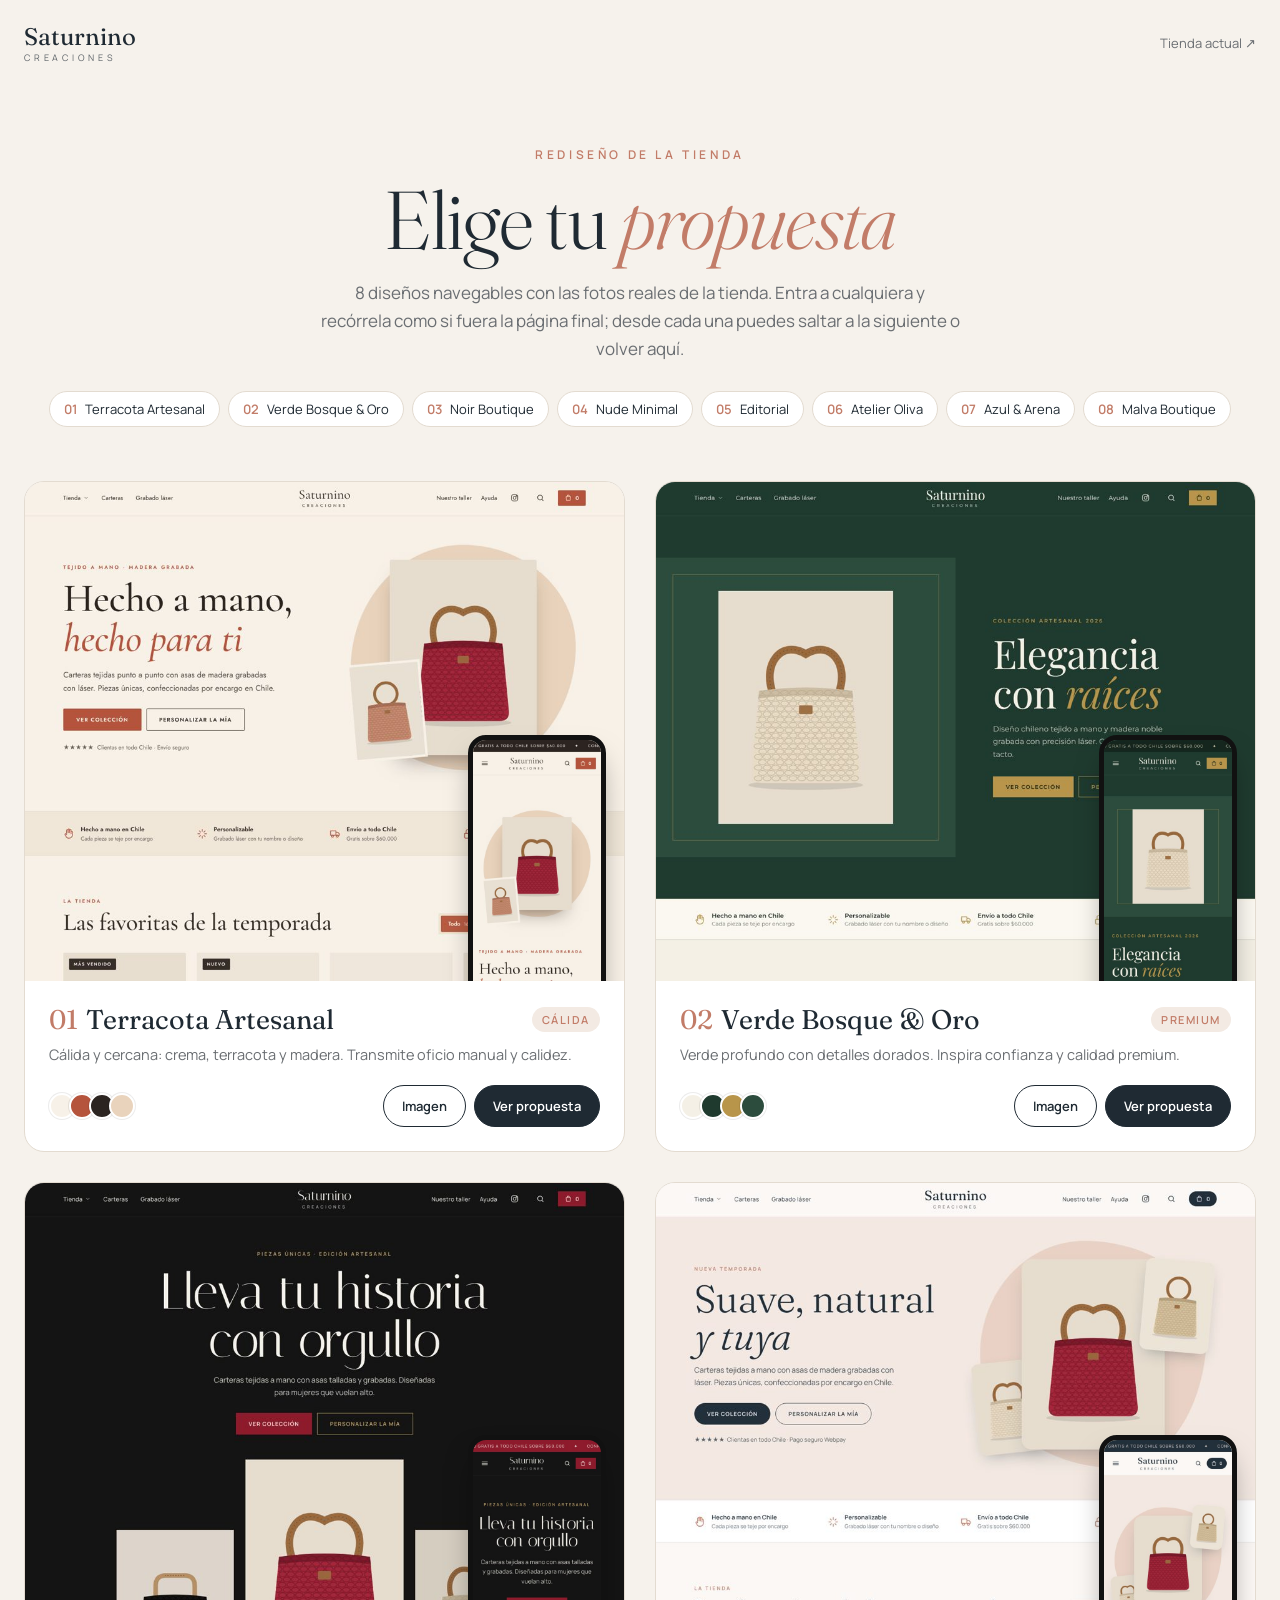
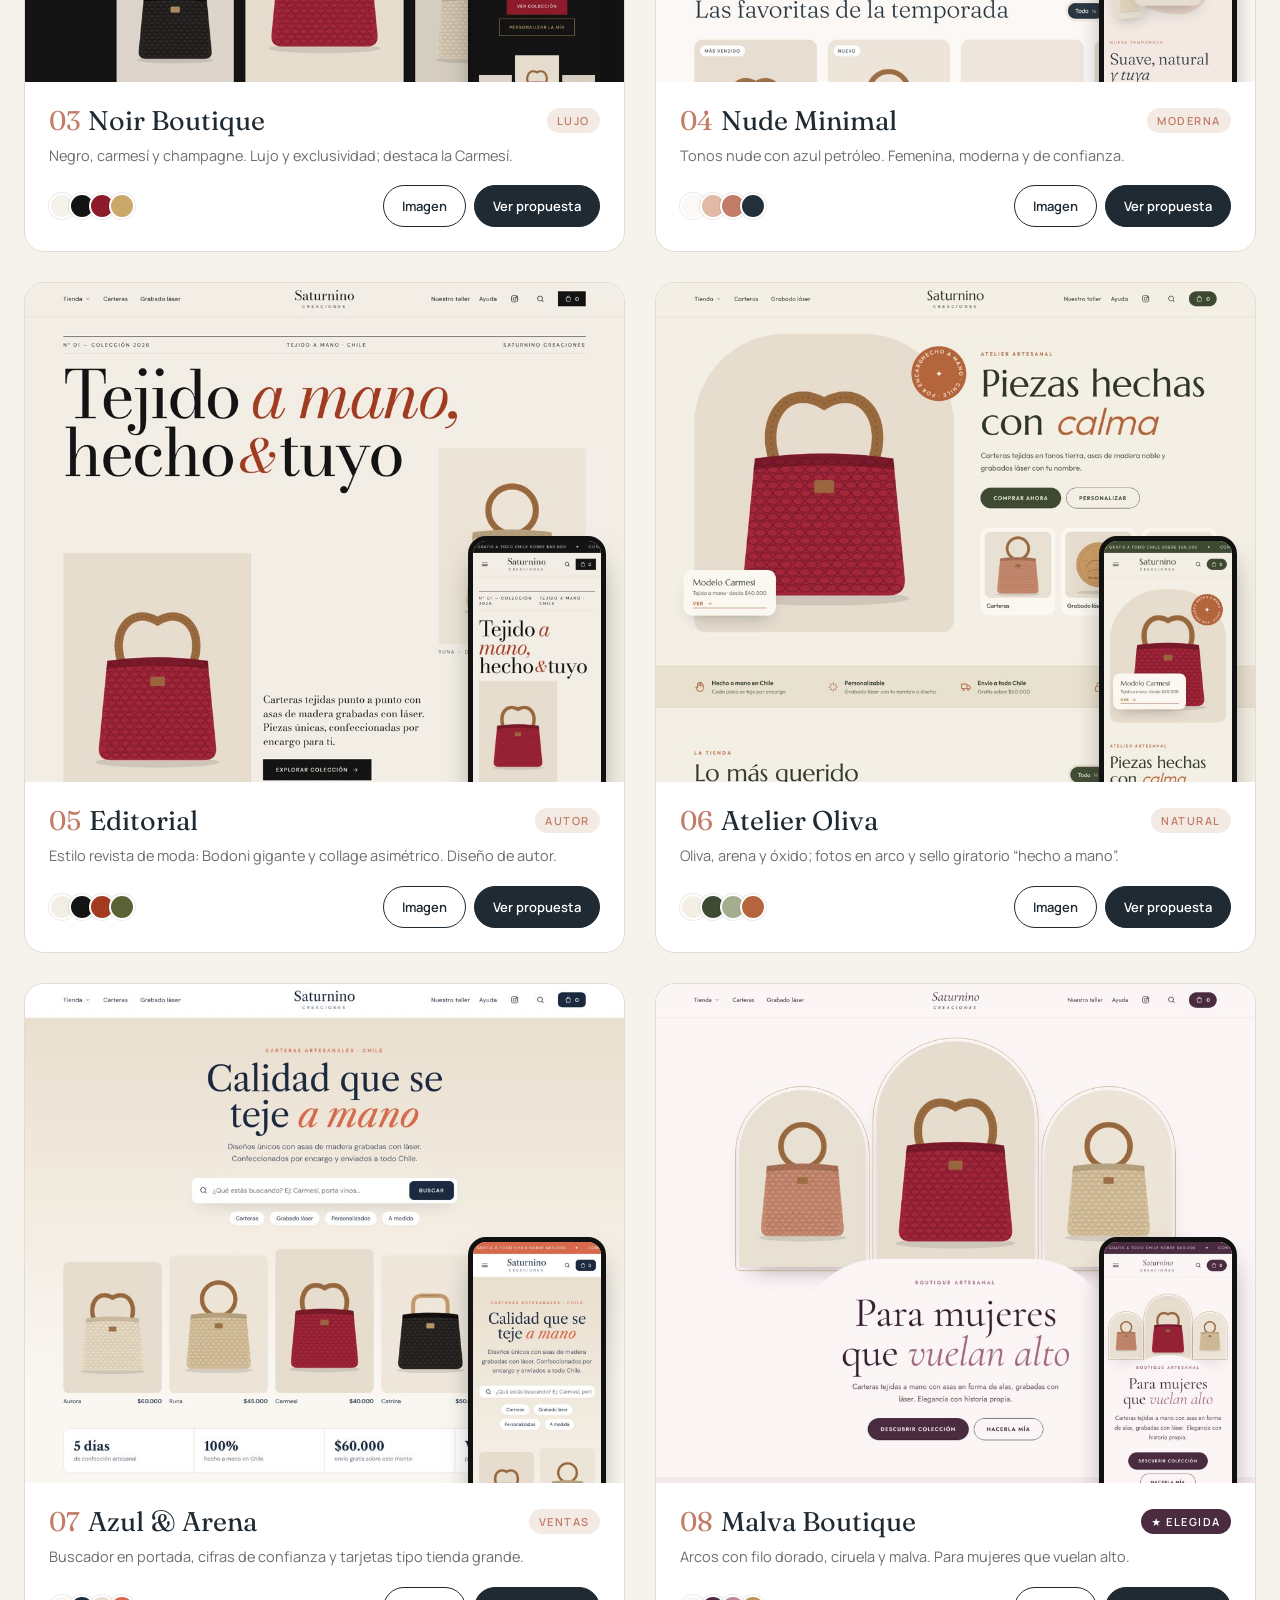
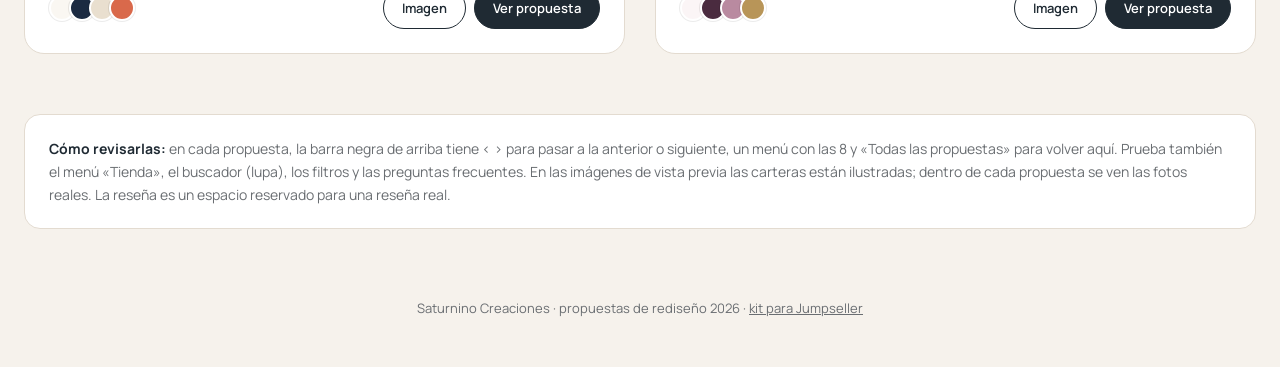
==== commit a0a0948a: "Saturnino: kit Jumpseller para propuesta 08 Malva Boutique (elegida) Co-Authored-By: Claude Opus 5.5" ====
--- a/saturnino/index.html
+++ b/saturnino/index.html
@@ -124,7 +124,7 @@
 <article class="d" data-n="08">
   <a class="shot" href="disenos/8-malva-boutique/"><img class="desk" loading="lazy" src="disenos/previews/8-malva-boutique-hero.jpg" alt="Propuesta Malva Boutique"><img class="mob" loading="lazy" src="disenos/previews/8-malva-boutique-movil.jpg" alt=""><span class="go">Navegar →</span></a>
   <div class="info">
-    <div class="row"><h3><span class="n">08</span>Malva Boutique</h3><span class="tg">Femenina</span></div>
+    <div class="row"><h3><span class="n">08</span>Malva Boutique</h3><span class="tg" style="background:#4A2B3F;color:#fff">★ Elegida</span></div>
     <p>Arcos con filo dorado, ciruela y malva. Para mujeres que vuelan alto.</p>
     <div class="foot"><div class="sw"><i style="background:#FBF5F6"></i><i style="background:#4A2B3F"></i><i style="background:#B98AA0"></i><i style="background:#B89558"></i></div>
       <div class="btns"><a class="b ghost" href="disenos/previews/8-malva-boutique-completa.jpg" target="_blank">Imagen</a><a class="b p" href="disenos/8-malva-boutique/">Ver propuesta</a></div></div>
